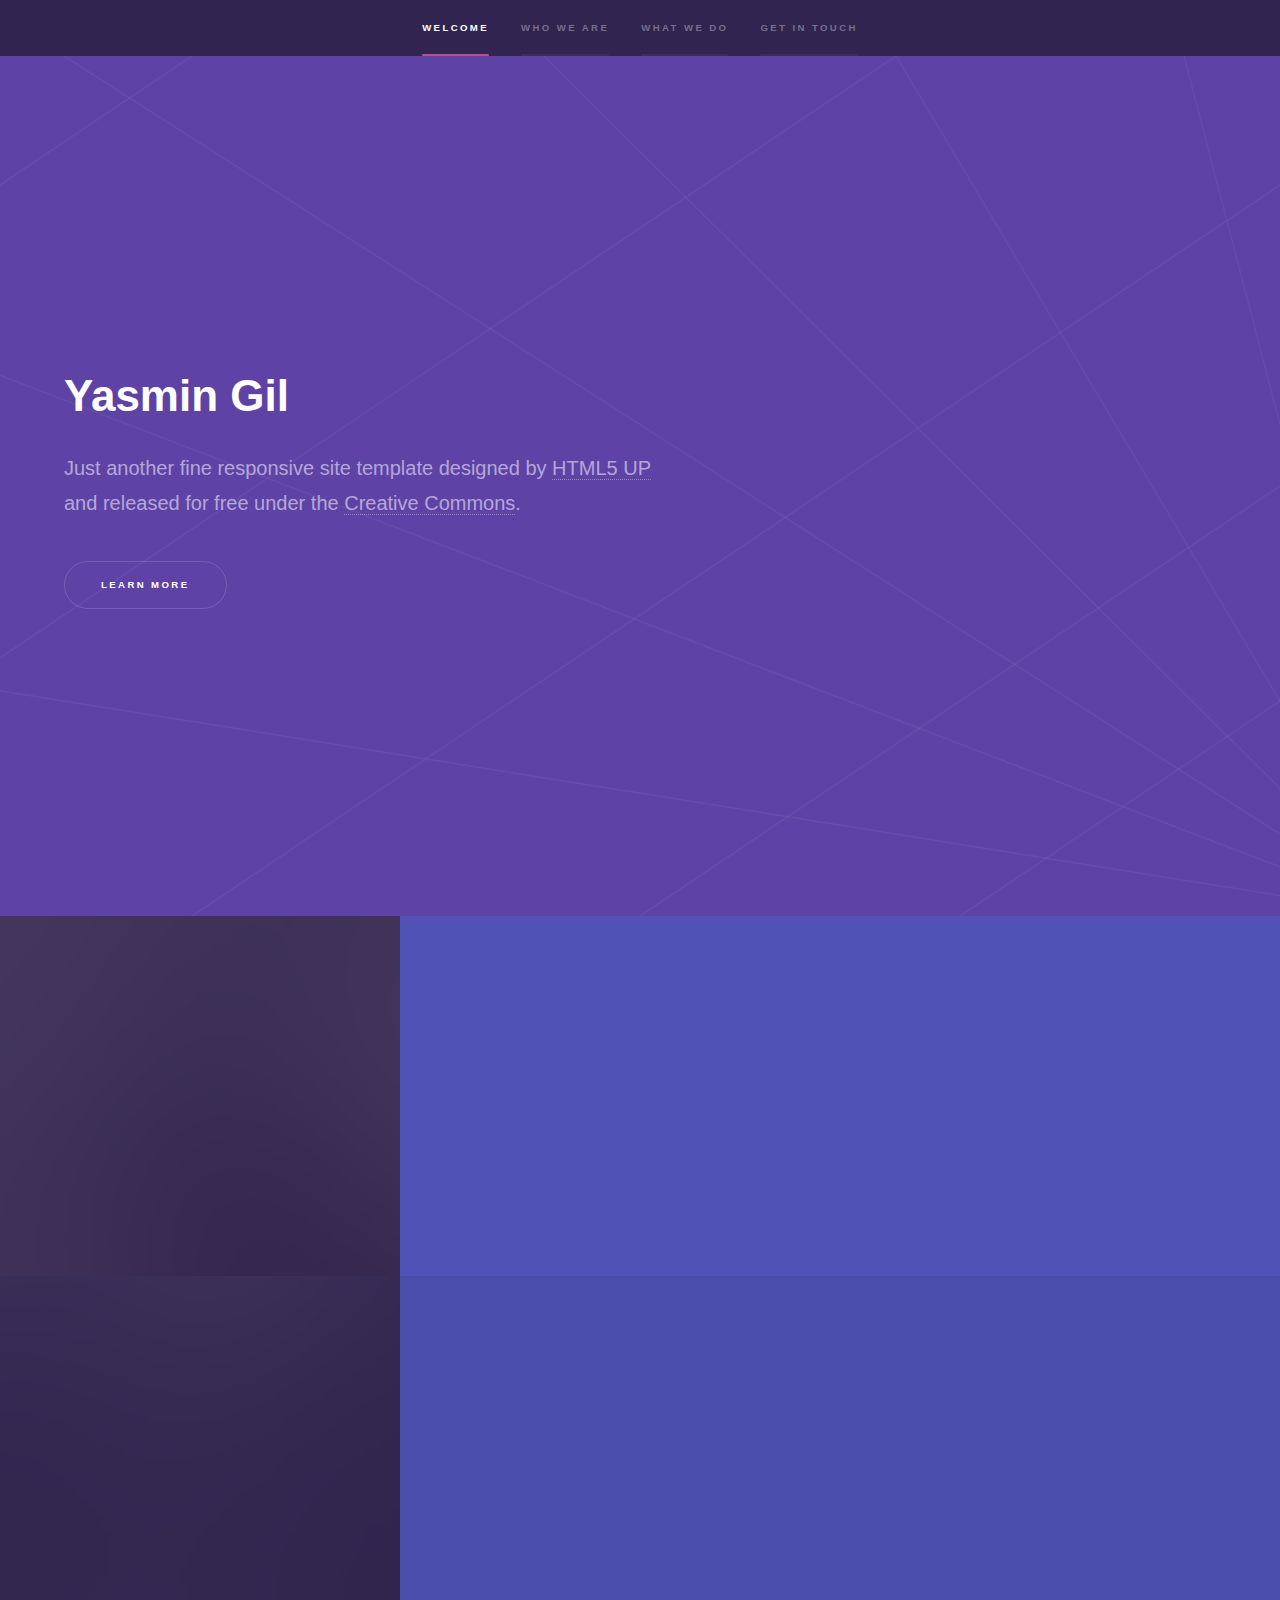
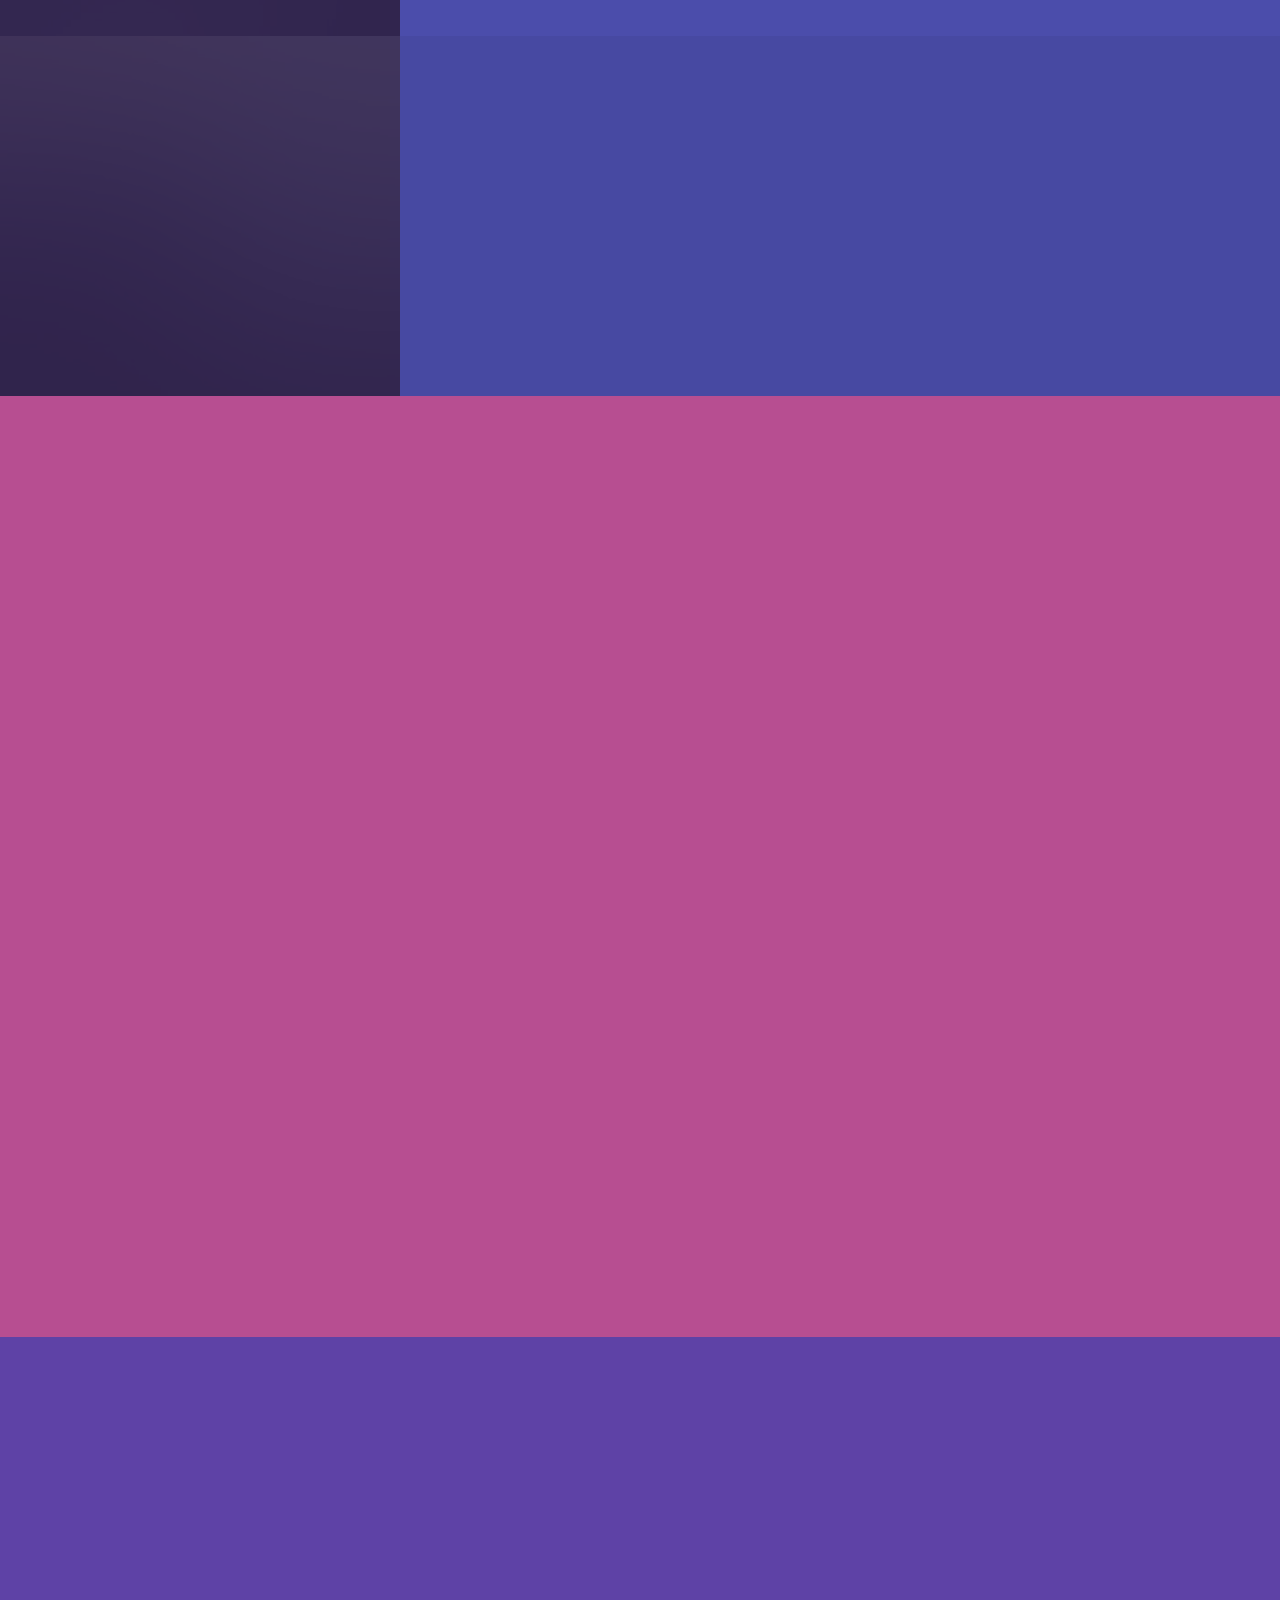
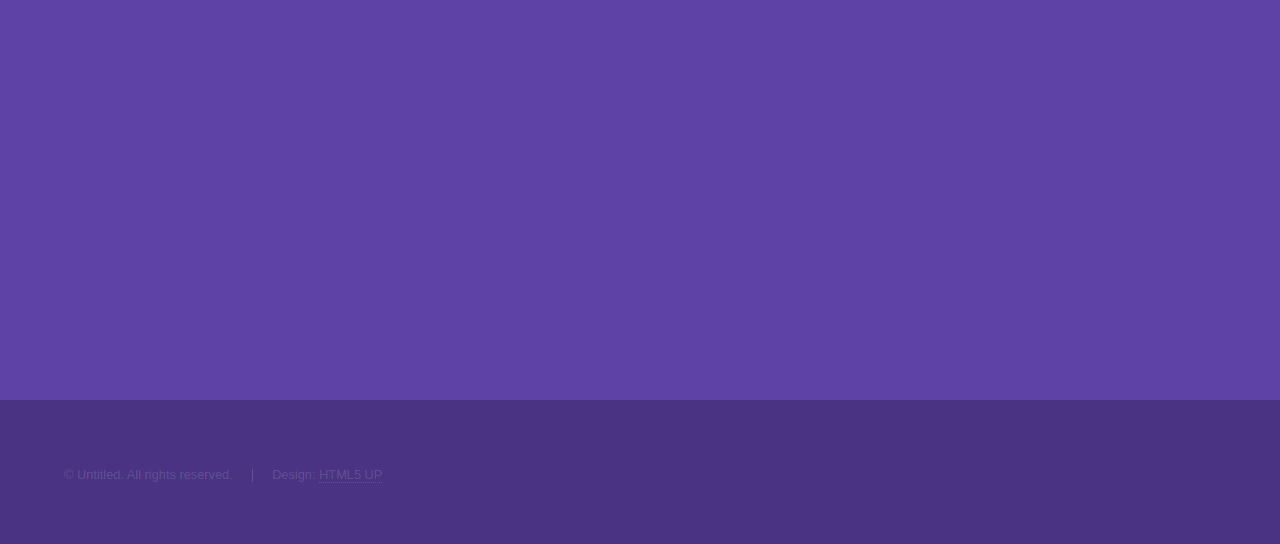
==== index.html @ 687fa13a "Yasmin Template" ====
<!DOCTYPE HTML>
<!--
	Hyperspace by HTML5 UP
	html5up.net | @ajlkn
	Free for personal and commercial use under the CCA 3.0 license (html5up.net/license)
-->
<html>
	<head>
		<title>Hyperspace by HTML5 UP</title>
		<meta charset="utf-8" />
		<meta name="viewport" content="width=device-width, initial-scale=1, user-scalable=no" />
		<link rel="stylesheet" href="assets/css/main.css" />
		<noscript><link rel="stylesheet" href="assets/css/noscript.css" /></noscript>
	</head>
	<body class="is-preload">

		<!-- Sidebar -->
			<section id="sidebar">
				<div class="inner">
					<nav>
						<ul>
							<li><a href="#intro">Welcome</a></li>
							<li><a href="#one">Who we are</a></li>
							<li><a href="#two">What we do</a></li>
							<li><a href="#three">Get in touch</a></li>
						</ul>
					</nav>
				</div>
			</section>

		<!-- Wrapper -->
			<div id="wrapper">

				<!-- Intro -->
					<section id="intro" class="wrapper style1 fullscreen fade-up">
						<div class="inner">
							<h1>Yasmin Gil</h1>
							<p>Just another fine responsive site template designed by <a href="http://html5up.net">HTML5 UP</a><br />
							and released for free under the <a href="http://html5up.net/license">Creative Commons</a>.</p>
							<ul class="actions">
								<li><a href="#one" class="button scrolly">Learn more</a></li>
							</ul>
						</div>
					</section>

				<!-- One -->
					<section id="one" class="wrapper style2 spotlights">
						<section>
							<a href="#" class="image"><img src="images/pic01.jpg" alt="" data-position="center center" /></a>
							<div class="content">
								<div class="inner">
									<h2>Sed ipsum dolor</h2>
									<p>Phasellus convallis elit id ullamcorper pulvinar. Duis aliquam turpis mauris, eu ultricies erat malesuada quis. Aliquam dapibus.</p>
									<ul class="actions">
										<li><a href="generic.html" class="button">Learn more</a></li>
									</ul>
								</div>
							</div>
						</section>
						<section>
							<a href="#" class="image"><img src="images/pic02.jpg" alt="" data-position="top center" /></a>
							<div class="content">
								<div class="inner">
									<h2>Feugiat consequat</h2>
									<p>Phasellus convallis elit id ullamcorper pulvinar. Duis aliquam turpis mauris, eu ultricies erat malesuada quis. Aliquam dapibus.</p>
									<ul class="actions">
										<li><a href="generic.html" class="button">Learn more</a></li>
									</ul>
								</div>
							</div>
						</section>
						<section>
							<a href="#" class="image"><img src="images/pic03.jpg" alt="" data-position="25% 25%" /></a>
							<div class="content">
								<div class="inner">
									<h2>Ultricies aliquam</h2>
									<p>Phasellus convallis elit id ullamcorper pulvinar. Duis aliquam turpis mauris, eu ultricies erat malesuada quis. Aliquam dapibus.</p>
									<ul class="actions">
										<li><a href="generic.html" class="button">Learn more</a></li>
									</ul>
								</div>
							</div>
						</section>
					</section>

				<!-- Two -->
					<section id="two" class="wrapper style3 fade-up">
						<div class="inner">
							<h2>What we do</h2>
							<p>Phasellus convallis elit id ullamcorper pulvinar. Duis aliquam turpis mauris, eu ultricies erat malesuada quis. Aliquam dapibus, lacus eget hendrerit bibendum, urna est aliquam sem, sit amet imperdiet est velit quis lorem.</p>
							<div class="features">
								<section>
									<span class="icon solid major fa-code"></span>
									<h3>Lorem ipsum amet</h3>
									<p>Phasellus convallis elit id ullam corper amet et pulvinar. Duis aliquam turpis mauris, sed ultricies erat dapibus.</p>
								</section>
								<section>
									<span class="icon solid major fa-lock"></span>
									<h3>Aliquam sed nullam</h3>
									<p>Phasellus convallis elit id ullam corper amet et pulvinar. Duis aliquam turpis mauris, sed ultricies erat dapibus.</p>
								</section>
								<section>
									<span class="icon solid major fa-cog"></span>
									<h3>Sed erat ullam corper</h3>
									<p>Phasellus convallis elit id ullam corper amet et pulvinar. Duis aliquam turpis mauris, sed ultricies erat dapibus.</p>
								</section>
								<section>
									<span class="icon solid major fa-desktop"></span>
									<h3>Veroeros quis lorem</h3>
									<p>Phasellus convallis elit id ullam corper amet et pulvinar. Duis aliquam turpis mauris, sed ultricies erat dapibus.</p>
								</section>
								<section>
									<span class="icon solid major fa-link"></span>
									<h3>Urna quis bibendum</h3>
									<p>Phasellus convallis elit id ullam corper amet et pulvinar. Duis aliquam turpis mauris, sed ultricies erat dapibus.</p>
								</section>
								<section>
									<span class="icon major fa-gem"></span>
									<h3>Aliquam urna dapibus</h3>
									<p>Phasellus convallis elit id ullam corper amet et pulvinar. Duis aliquam turpis mauris, sed ultricies erat dapibus.</p>
								</section>
							</div>
							<ul class="actions">
								<li><a href="generic.html" class="button">Learn more</a></li>
							</ul>
						</div>
					</section>

				<!-- Three -->
					<section id="three" class="wrapper style1 fade-up">
						<div class="inner">
							<h2>Get in touch</h2>
							<p>Phasellus convallis elit id ullamcorper pulvinar. Duis aliquam turpis mauris, eu ultricies erat malesuada quis. Aliquam dapibus, lacus eget hendrerit bibendum, urna est aliquam sem, sit amet imperdiet est velit quis lorem.</p>
							<div class="split style1">
								<section>
									<form method="post" action="#">
										<div class="fields">
											<div class="field half">
												<label for="name">Name</label>
												<input type="text" name="name" id="name" />
											</div>
											<div class="field half">
												<label for="email">Email</label>
												<input type="text" name="email" id="email" />
											</div>
											<div class="field">
												<label for="message">Message</label>
												<textarea name="message" id="message" rows="5"></textarea>
											</div>
										</div>
										<ul class="actions">
											<li><a href="" class="button submit">Send Message</a></li>
										</ul>
									</form>
								</section>
								<section>
									<ul class="contact">
										<li>
											<h3>Address</h3>
											<span>12345 Somewhere Road #654<br />
											Nashville, TN 00000-0000<br />
											USA</span>
										</li>
										<li>
											<h3>Email</h3>
											<a href="#">user@untitled.tld</a>
										</li>
										<li>
											<h3>Phone</h3>
											<span>(000) 000-0000</span>
										</li>
										<li>
											<h3>Social</h3>
											<ul class="icons">
												<li><a href="#" class="icon brands fa-twitter"><span class="label">Twitter</span></a></li>
												<li><a href="#" class="icon brands fa-facebook-f"><span class="label">Facebook</span></a></li>
												<li><a href="#" class="icon brands fa-github"><span class="label">GitHub</span></a></li>
												<li><a href="#" class="icon brands fa-instagram"><span class="label">Instagram</span></a></li>
												<li><a href="#" class="icon brands fa-linkedin-in"><span class="label">LinkedIn</span></a></li>
											</ul>
										</li>
									</ul>
								</section>
							</div>
						</div>
					</section>

			</div>

		<!-- Footer -->
			<footer id="footer" class="wrapper style1-alt">
				<div class="inner">
					<ul class="menu">
						<li>&copy; Untitled. All rights reserved.</li><li>Design: <a href="http://html5up.net">HTML5 UP</a></li>
					</ul>
				</div>
			</footer>

		<!-- Scripts -->
			<script src="assets/js/jquery.min.js"></script>
			<script src="assets/js/jquery.scrollex.min.js"></script>
			<script src="assets/js/jquery.scrolly.min.js"></script>
			<script src="assets/js/browser.min.js"></script>
			<script src="assets/js/breakpoints.min.js"></script>
			<script src="assets/js/util.js"></script>
			<script src="assets/js/main.js"></script>

	</body>
</html>
---- assets/css/main.css ----
@import url(fontawesome-all.min.css);

/*
	Hyperspace by HTML5 UP
	html5up.net | @ajlkn
	Free for personal and commercial use under the CCA 3.0 license (html5up.net/license)
*/

html, body, div, span, applet, object,
iframe, h1, h2, h3, h4, h5, h6, p, blockquote,
pre, a, abbr, acronym, address, big, cite,
code, del, dfn, em, img, ins, kbd, q, s, samp,
small, strike, strong, sub, sup, tt, var, b,
u, i, center, dl, dt, dd, ol, ul, li, fieldset,
form, label, legend, table, caption, tbody,
tfoot, thead, tr, th, td, article, aside,
canvas, details, embed, figure, figcaption,
footer, header, hgroup, menu, nav, output, ruby,
section, summary, time, mark, audio, video {
	margin: 0;
	padding: 0;
	border: 0;
	font-size: 100%;
	font: inherit;
	vertical-align: baseline;}

article, aside, details, figcaption, figure,
footer, header, hgroup, menu, nav, section {
	display: block;}

body {
	line-height: 1;
}

ol, ul {
	list-style: none;
}

blockquote, q {
	quotes: none;
}

	blockquote:before, blockquote:after, q:before, q:after {
		content: '';
		content: none;
	}

table {
	border-collapse: collapse;
	border-spacing: 0;
}

body {
	-webkit-text-size-adjust: none;
}

mark {
	background-color: transparent;
	color: inherit;
}

input::-moz-focus-inner {
	border: 0;
	padding: 0;
}

input, select, textarea {
	-moz-appearance: none;
	-webkit-appearance: none;
	-ms-appearance: none;
	appearance: none;
}

/* Basic */

	@-ms-viewport {
		width: device-width;
	}

	body {
		-ms-overflow-style: scrollbar;
	}

	@media screen and (max-width: 480px) {

		html, body {
			min-width: 320px;
		}

	}

	html {
		box-sizing: border-box;
	}

	*, *:before, *:after {
		box-sizing: inherit;
	}

	body {
		background: #312450;
	}

		body.is-preload *, body.is-preload *:before, body.is-preload *:after {
			-moz-animation: none !important;
			-webkit-animation: none !important;
			-ms-animation: none !important;
			animation: none !important;
			-moz-transition: none !important;
			-webkit-transition: none !important;
			-ms-transition: none !important;
			transition: none !important;
		}

/* Type */

	body, input, select, textarea {
		color: rgba(255, 255, 255, 0.55);
		font-family: Arial, Helvetica, sans-serif;
		font-size: 16.5pt;
		font-weight: normal;
		line-height: 1.75;
	}

		@media screen and (max-width: 1680px) {

			body, input, select, textarea {
				font-size: 13pt;
			}

		}

		@media screen and (max-width: 1280px) {

			body, input, select, textarea {
				font-size: 12pt;
			}

		}

		@media screen and (max-width: 360px) {

			body, input, select, textarea {
				font-size: 11pt;
			}

		}

	a {
		-moz-transition: color 0.2s ease, border-bottom-color 0.2s ease;
		-webkit-transition: color 0.2s ease, border-bottom-color 0.2s ease;
		-ms-transition: color 0.2s ease, border-bottom-color 0.2s ease;
		transition: color 0.2s ease, border-bottom-color 0.2s ease;
		border-bottom: dotted 1px rgba(255, 255, 255, 0.35);
		color: inherit;
		text-decoration: none;
	}

		a:hover {
			border-bottom-color: transparent;
			color: #ffffff;
		}

	strong, b {
		color: #ffffff;
		font-weight: bold;
	}

	em, i {
		font-style: italic;
	}

	p {
		margin: 0 0 2em 0;
	}

	h1, h2, h3, h4, h5, h6 {
		color: #ffffff;
		font-weight: bold;
		line-height: 1.5;
		margin: 0 0 0.5em 0;
	}

		h1 a, h2 a, h3 a, h4 a, h5 a, h6 a {
			color: inherit;
			text-decoration: none;
		}

	h1 {
		font-size: 2.75em;
	}

		h1.major {
			margin: 0 0 1.3em 0;
			position: relative;
			padding-bottom: 0.35em;
		}

			h1.major:after {
				background-image: -moz-linear-gradient(to right, #5e42a6, #b74e91);
				background-image: -webkit-linear-gradient(to right, #5e42a6, #b74e91);
				background-image: -ms-linear-gradient(to right, #5e42a6, #b74e91);
				background-image: linear-gradient(to right, #5e42a6, #b74e91);
				-moz-transition: max-width 0.2s ease;
				-webkit-transition: max-width 0.2s ease;
				-ms-transition: max-width 0.2s ease;
				transition: max-width 0.2s ease;
				border-radius: 0.2em;
				bottom: 0;
				content: '';
				height: 0.05em;
				position: absolute;
				right: 0;
				width: 100%;
			}

	h2 {
		font-size: 1.75em;
	}

	h3 {
		font-size: 1.1em;
	}

	h4 {
		font-size: 1em;
	}

	h5 {
		font-size: 0.8em;
	}

	h6 {
		font-size: 0.6em;
	}

	@media screen and (max-width: 736px) {

		h1 {
			font-size: 2em;
		}

		h2 {
			font-size: 1.25em;
		}

		h3 {
			font-size: 1em;
		}

		h4 {
			font-size: 0.8em;
		}

		h5 {
			font-size: 0.6em;
		}

		h6 {
			font-size: 0.6em;
		}

	}

	sub {
		font-size: 0.8em;
		position: relative;
		top: 0.5em;
	}

	sup {
		font-size: 0.8em;
		position: relative;
		top: -0.5em;
	}

	blockquote {
		border-left: solid 4px rgba(255, 255, 255, 0.15);
		font-style: italic;
		margin: 0 0 2em 0;
		padding: 0.5em 0 0.5em 2em;
	}

	code {
		background: rgba(255, 255, 255, 0.05);
		border-radius: 0.25em;
		border: solid 1px rgba(255, 255, 255, 0.15);
		font-family: "Courier New", monospace;
		font-size: 0.9em;
		margin: 0 0.25em;
		padding: 0.25em 0.65em;
	}

	pre {
		-webkit-overflow-scrolling: touch;
		font-family: "Courier New", monospace;
		font-size: 0.9em;
		margin: 0 0 2em 0;
	}

		pre code {
			display: block;
			line-height: 1.75em;
			padding: 1em 1.5em;
			overflow-x: auto;
		}

	hr {
		border: 0;
		border-bottom: solid 1px rgba(255, 255, 255, 0.15);
		margin: 2em 0;
	}

		hr.major {
			margin: 3em 0;
		}

	.align-left {
		text-align: left;
	}

	.align-center {
		text-align: center;
	}

	.align-right {
		text-align: right;
	}

/* Row */

	.row {
		display: flex;
		flex-wrap: wrap;
		box-sizing: border-box;
		align-items: stretch;
	}

		.row > * {
			box-sizing: border-box;
		}

		.row.gtr-uniform > * > :last-child {
			margin-bottom: 0;
		}

		.row.aln-left {
			justify-content: flex-start;
		}

		.row.aln-center {
			justify-content: center;
		}

		.row.aln-right {
			justify-content: flex-end;
		}

		.row.aln-top {
			align-items: flex-start;
		}

		.row.aln-middle {
			align-items: center;
		}

		.row.aln-bottom {
			align-items: flex-end;
		}

		.row > .imp {
			order: -1;
		}

		.row > .col-1 {
			width: 8.33333%;
		}

		.row > .off-1 {
			margin-left: 8.33333%;
		}

		.row > .col-2 {
			width: 16.66667%;
		}

		.row > .off-2 {
			margin-left: 16.66667%;
		}

		.row > .col-3 {
			width: 25%;
		}

		.row > .off-3 {
			margin-left: 25%;
		}

		.row > .col-4 {
			width: 33.33333%;
		}

		.row > .off-4 {
			margin-left: 33.33333%;
		}

		.row > .col-5 {
			width: 41.66667%;
		}

		.row > .off-5 {
			margin-left: 41.66667%;
		}

		.row > .col-6 {
			width: 50%;
		}

		.row > .off-6 {
			margin-left: 50%;
		}

		.row > .col-7 {
			width: 58.33333%;
		}

		.row > .off-7 {
			margin-left: 58.33333%;
		}

		.row > .col-8 {
			width: 66.66667%;
		}

		.row > .off-8 {
			margin-left: 66.66667%;
		}

		.row > .col-9 {
			width: 75%;
		}

		.row > .off-9 {
			margin-left: 75%;
		}

		.row > .col-10 {
			width: 83.33333%;
		}

		.row > .off-10 {
			margin-left: 83.33333%;
		}

		.row > .col-11 {
			width: 91.66667%;
		}

		.row > .off-11 {
			margin-left: 91.66667%;
		}

		.row > .col-12 {
			width: 100%;
		}

		.row > .off-12 {
			margin-left: 100%;
		}

		.row.gtr-0 {
			margin-top: 0;
			margin-left: 0em;
		}

			.row.gtr-0 > * {
				padding: 0 0 0 0em;
			}

			.row.gtr-0.gtr-uniform {
				margin-top: 0em;
			}

				.row.gtr-0.gtr-uniform > * {
					padding-top: 0em;
				}

		.row.gtr-25 {
			margin-top: 0;
			margin-left: -0.375em;
		}

			.row.gtr-25 > * {
				padding: 0 0 0 0.375em;
			}

			.row.gtr-25.gtr-uniform {
				margin-top: -0.375em;
			}

				.row.gtr-25.gtr-uniform > * {
					padding-top: 0.375em;
				}

		.row.gtr-50 {
			margin-top: 0;
			margin-left: -0.75em;
		}

			.row.gtr-50 > * {
				padding: 0 0 0 0.75em;
			}

			.row.gtr-50.gtr-uniform {
				margin-top: -0.75em;
			}

				.row.gtr-50.gtr-uniform > * {
					padding-top: 0.75em;
				}

		.row {
			margin-top: 0;
			margin-left: -1.5em;
		}

			.row > * {
				padding: 0 0 0 1.5em;
			}

			.row.gtr-uniform {
				margin-top: -1.5em;
			}

				.row.gtr-uniform > * {
					padding-top: 1.5em;
				}

		.row.gtr-150 {
			margin-top: 0;
			margin-left: -2.25em;
		}

			.row.gtr-150 > * {
				padding: 0 0 0 2.25em;
			}

			.row.gtr-150.gtr-uniform {
				margin-top: -2.25em;
			}

				.row.gtr-150.gtr-uniform > * {
					padding-top: 2.25em;
				}

		.row.gtr-200 {
			margin-top: 0;
			margin-left: -3em;
		}

			.row.gtr-200 > * {
				padding: 0 0 0 3em;
			}

			.row.gtr-200.gtr-uniform {
				margin-top: -3em;
			}

				.row.gtr-200.gtr-uniform > * {
					padding-top: 3em;
				}

		@media screen and (max-width: 1680px) {

			.row {
				display: flex;
				flex-wrap: wrap;
				box-sizing: border-box;
				align-items: stretch;
			}

				.row > * {
					box-sizing: border-box;
				}

				.row.gtr-uniform > * > :last-child {
					margin-bottom: 0;
				}

				.row.aln-left {
					justify-content: flex-start;
				}

				.row.aln-center {
					justify-content: center;
				}

				.row.aln-right {
					justify-content: flex-end;
				}

				.row.aln-top {
					align-items: flex-start;
				}

				.row.aln-middle {
					align-items: center;
				}

				.row.aln-bottom {
					align-items: flex-end;
				}

				.row > .imp-xlarge {
					order: -1;
				}

				.row > .col-1-xlarge {
					width: 8.33333%;
				}

				.row > .off-1-xlarge {
					margin-left: 8.33333%;
				}

				.row > .col-2-xlarge {
					width: 16.66667%;
				}

				.row > .off-2-xlarge {
					margin-left: 16.66667%;
				}

				.row > .col-3-xlarge {
					width: 25%;
				}

				.row > .off-3-xlarge {
					margin-left: 25%;
				}

				.row > .col-4-xlarge {
					width: 33.33333%;
				}

				.row > .off-4-xlarge {
					margin-left: 33.33333%;
				}

				.row > .col-5-xlarge {
					width: 41.66667%;
				}

				.row > .off-5-xlarge {
					margin-left: 41.66667%;
				}

				.row > .col-6-xlarge {
					width: 50%;
				}

				.row > .off-6-xlarge {
					margin-left: 50%;
				}

				.row > .col-7-xlarge {
					width: 58.33333%;
				}

				.row > .off-7-xlarge {
					margin-left: 58.33333%;
				}

				.row > .col-8-xlarge {
					width: 66.66667%;
				}

				.row > .off-8-xlarge {
					margin-left: 66.66667%;
				}

				.row > .col-9-xlarge {
					width: 75%;
				}

				.row > .off-9-xlarge {
					margin-left: 75%;
				}

				.row > .col-10-xlarge {
					width: 83.33333%;
				}

				.row > .off-10-xlarge {
					margin-left: 83.33333%;
				}

				.row > .col-11-xlarge {
					width: 91.66667%;
				}

				.row > .off-11-xlarge {
					margin-left: 91.66667%;
				}

				.row > .col-12-xlarge {
					width: 100%;
				}

				.row > .off-12-xlarge {
					margin-left: 100%;
				}

				.row.gtr-0 {
					margin-top: 0;
					margin-left: 0em;
				}

					.row.gtr-0 > * {
						padding: 0 0 0 0em;
					}

					.row.gtr-0.gtr-uniform {
						margin-top: 0em;
					}

						.row.gtr-0.gtr-uniform > * {
							padding-top: 0em;
						}

				.row.gtr-25 {
					margin-top: 0;
					margin-left: -0.375em;
				}

					.row.gtr-25 > * {
						padding: 0 0 0 0.375em;
					}

					.row.gtr-25.gtr-uniform {
						margin-top: -0.375em;
					}

						.row.gtr-25.gtr-uniform > * {
							padding-top: 0.375em;
						}

				.row.gtr-50 {
					margin-top: 0;
					margin-left: -0.75em;
				}

					.row.gtr-50 > * {
						padding: 0 0 0 0.75em;
					}

					.row.gtr-50.gtr-uniform {
						margin-top: -0.75em;
					}

						.row.gtr-50.gtr-uniform > * {
							padding-top: 0.75em;
						}

				.row {
					margin-top: 0;
					margin-left: -1.5em;
				}

					.row > * {
						padding: 0 0 0 1.5em;
					}

					.row.gtr-uniform {
						margin-top: -1.5em;
					}

						.row.gtr-uniform > * {
							padding-top: 1.5em;
						}

				.row.gtr-150 {
					margin-top: 0;
					margin-left: -2.25em;
				}

					.row.gtr-150 > * {
						padding: 0 0 0 2.25em;
					}

					.row.gtr-150.gtr-uniform {
						margin-top: -2.25em;
					}

						.row.gtr-150.gtr-uniform > * {
							padding-top: 2.25em;
						}

				.row.gtr-200 {
					margin-top: 0;
					margin-left: -3em;
				}

					.row.gtr-200 > * {
						padding: 0 0 0 3em;
					}

					.row.gtr-200.gtr-uniform {
						margin-top: -3em;
					}

						.row.gtr-200.gtr-uniform > * {
							padding-top: 3em;
						}

		}

		@media screen and (max-width: 1280px) {

			.row {
				display: flex;
				flex-wrap: wrap;
				box-sizing: border-box;
				align-items: stretch;
			}

				.row > * {
					box-sizing: border-box;
				}

				.row.gtr-uniform > * > :last-child {
					margin-bottom: 0;
				}

				.row.aln-left {
					justify-content: flex-start;
				}

				.row.aln-center {
					justify-content: center;
				}

				.row.aln-right {
					justify-content: flex-end;
				}

				.row.aln-top {
					align-items: flex-start;
				}

				.row.aln-middle {
					align-items: center;
				}

				.row.aln-bottom {
					align-items: flex-end;
				}

				.row > .imp-large {
					order: -1;
				}

				.row > .col-1-large {
					width: 8.33333%;
				}

				.row > .off-1-large {
					margin-left: 8.33333%;
				}

				.row > .col-2-large {
					width: 16.66667%;
				}

				.row > .off-2-large {
					margin-left: 16.66667%;
				}

				.row > .col-3-large {
					width: 25%;
				}

				.row > .off-3-large {
					margin-left: 25%;
				}

				.row > .col-4-large {
					width: 33.33333%;
				}

				.row > .off-4-large {
					margin-left: 33.33333%;
				}

				.row > .col-5-large {
					width: 41.66667%;
				}

				.row > .off-5-large {
					margin-left: 41.66667%;
				}

				.row > .col-6-large {
					width: 50%;
				}

				.row > .off-6-large {
					margin-left: 50%;
				}

				.row > .col-7-large {
					width: 58.33333%;
				}

				.row > .off-7-large {
					margin-left: 58.33333%;
				}

				.row > .col-8-large {
					width: 66.66667%;
				}

				.row > .off-8-large {
					margin-left: 66.66667%;
				}

				.row > .col-9-large {
					width: 75%;
				}

				.row > .off-9-large {
					margin-left: 75%;
				}

				.row > .col-10-large {
					width: 83.33333%;
				}

				.row > .off-10-large {
					margin-left: 83.33333%;
				}

				.row > .col-11-large {
					width: 91.66667%;
				}

				.row > .off-11-large {
					margin-left: 91.66667%;
				}

				.row > .col-12-large {
					width: 100%;
				}

				.row > .off-12-large {
					margin-left: 100%;
				}

				.row.gtr-0 {
					margin-top: 0;
					margin-left: 0em;
				}

					.row.gtr-0 > * {
						padding: 0 0 0 0em;
					}

					.row.gtr-0.gtr-uniform {
						margin-top: 0em;
					}

						.row.gtr-0.gtr-uniform > * {
							padding-top: 0em;
						}

				.row.gtr-25 {
					margin-top: 0;
					margin-left: -0.375em;
				}

					.row.gtr-25 > * {
						padding: 0 0 0 0.375em;
					}

					.row.gtr-25.gtr-uniform {
						margin-top: -0.375em;
					}

						.row.gtr-25.gtr-uniform > * {
							padding-top: 0.375em;
						}

				.row.gtr-50 {
					margin-top: 0;
					margin-left: -0.75em;
				}

					.row.gtr-50 > * {
						padding: 0 0 0 0.75em;
					}

					.row.gtr-50.gtr-uniform {
						margin-top: -0.75em;
					}

						.row.gtr-50.gtr-uniform > * {
							padding-top: 0.75em;
						}

				.row {
					margin-top: 0;
					margin-left: -1.5em;
				}

					.row > * {
						padding: 0 0 0 1.5em;
					}

					.row.gtr-uniform {
						margin-top: -1.5em;
					}

						.row.gtr-uniform > * {
							padding-top: 1.5em;
						}

				.row.gtr-150 {
					margin-top: 0;
					margin-left: -2.25em;
				}

					.row.gtr-150 > * {
						padding: 0 0 0 2.25em;
					}

					.row.gtr-150.gtr-uniform {
						margin-top: -2.25em;
					}

						.row.gtr-150.gtr-uniform > * {
							padding-top: 2.25em;
						}

				.row.gtr-200 {
					margin-top: 0;
					margin-left: -3em;
				}

					.row.gtr-200 > * {
						padding: 0 0 0 3em;
					}

					.row.gtr-200.gtr-uniform {
						margin-top: -3em;
					}

						.row.gtr-200.gtr-uniform > * {
							padding-top: 3em;
						}

		}

		@media screen and (max-width: 980px) {

			.row {
				display: flex;
				flex-wrap: wrap;
				box-sizing: border-box;
				align-items: stretch;
			}

				.row > * {
					box-sizing: border-box;
				}

				.row.gtr-uniform > * > :last-child {
					margin-bottom: 0;
				}

				.row.aln-left {
					justify-content: flex-start;
				}

				.row.aln-center {
					justify-content: center;
				}

				.row.aln-right {
					justify-content: flex-end;
				}

				.row.aln-top {
					align-items: flex-start;
				}

				.row.aln-middle {
					align-items: center;
				}

				.row.aln-bottom {
					align-items: flex-end;
				}

				.row > .imp-medium {
					order: -1;
				}

				.row > .col-1-medium {
					width: 8.33333%;
				}

				.row > .off-1-medium {
					margin-left: 8.33333%;
				}

				.row > .col-2-medium {
					width: 16.66667%;
				}

				.row > .off-2-medium {
					margin-left: 16.66667%;
				}

				.row > .col-3-medium {
					width: 25%;
				}

				.row > .off-3-medium {
					margin-left: 25%;
				}

				.row > .col-4-medium {
					width: 33.33333%;
				}

				.row > .off-4-medium {
					margin-left: 33.33333%;
				}

				.row > .col-5-medium {
					width: 41.66667%;
				}

				.row > .off-5-medium {
					margin-left: 41.66667%;
				}

				.row > .col-6-medium {
					width: 50%;
				}

				.row > .off-6-medium {
					margin-left: 50%;
				}

				.row > .col-7-medium {
					width: 58.33333%;
				}

				.row > .off-7-medium {
					margin-left: 58.33333%;
				}

				.row > .col-8-medium {
					width: 66.66667%;
				}

				.row > .off-8-medium {
					margin-left: 66.66667%;
				}

				.row > .col-9-medium {
					width: 75%;
				}

				.row > .off-9-medium {
					margin-left: 75%;
				}

				.row > .col-10-medium {
					width: 83.33333%;
				}

				.row > .off-10-medium {
					margin-left: 83.33333%;
				}

				.row > .col-11-medium {
					width: 91.66667%;
				}

				.row > .off-11-medium {
					margin-left: 91.66667%;
				}

				.row > .col-12-medium {
					width: 100%;
				}

				.row > .off-12-medium {
					margin-left: 100%;
				}

				.row.gtr-0 {
					margin-top: 0;
					margin-left: 0em;
				}

					.row.gtr-0 > * {
						padding: 0 0 0 0em;
					}

					.row.gtr-0.gtr-uniform {
						margin-top: 0em;
					}

						.row.gtr-0.gtr-uniform > * {
							padding-top: 0em;
						}

				.row.gtr-25 {
					margin-top: 0;
					margin-left: -0.375em;
				}

					.row.gtr-25 > * {
						padding: 0 0 0 0.375em;
					}

					.row.gtr-25.gtr-uniform {
						margin-top: -0.375em;
					}

						.row.gtr-25.gtr-uniform > * {
							padding-top: 0.375em;
						}

				.row.gtr-50 {
					margin-top: 0;
					margin-left: -0.75em;
				}

					.row.gtr-50 > * {
						padding: 0 0 0 0.75em;
					}

					.row.gtr-50.gtr-uniform {
						margin-top: -0.75em;
					}

						.row.gtr-50.gtr-uniform > * {
							padding-top: 0.75em;
						}

				.row {
					margin-top: 0;
					margin-left: -1.5em;
				}

					.row > * {
						padding: 0 0 0 1.5em;
					}

					.row.gtr-uniform {
						margin-top: -1.5em;
					}

						.row.gtr-uniform > * {
							padding-top: 1.5em;
						}

				.row.gtr-150 {
					margin-top: 0;
					margin-left: -2.25em;
				}

					.row.gtr-150 > * {
						padding: 0 0 0 2.25em;
					}

					.row.gtr-150.gtr-uniform {
						margin-top: -2.25em;
					}

						.row.gtr-150.gtr-uniform > * {
							padding-top: 2.25em;
						}

				.row.gtr-200 {
					margin-top: 0;
					margin-left: -3em;
				}

					.row.gtr-200 > * {
						padding: 0 0 0 3em;
					}

					.row.gtr-200.gtr-uniform {
						margin-top: -3em;
					}

						.row.gtr-200.gtr-uniform > * {
							padding-top: 3em;
						}

		}

		@media screen and (max-width: 736px) {

			.row {
				display: flex;
				flex-wrap: wrap;
				box-sizing: border-box;
				align-items: stretch;
			}

				.row > * {
					box-sizing: border-box;
				}

				.row.gtr-uniform > * > :last-child {
					margin-bottom: 0;
				}

				.row.aln-left {
					justify-content: flex-start;
				}

				.row.aln-center {
					justify-content: center;
				}

				.row.aln-right {
					justify-content: flex-end;
				}

				.row.aln-top {
					align-items: flex-start;
				}

				.row.aln-middle {
					align-items: center;
				}

				.row.aln-bottom {
					align-items: flex-end;
				}

				.row > .imp-small {
					order: -1;
				}

				.row > .col-1-small {
					width: 8.33333%;
				}

				.row > .off-1-small {
					margin-left: 8.33333%;
				}

				.row > .col-2-small {
					width: 16.66667%;
				}

				.row > .off-2-small {
					margin-left: 16.66667%;
				}

				.row > .col-3-small {
					width: 25%;
				}

				.row > .off-3-small {
					margin-left: 25%;
				}

				.row > .col-4-small {
					width: 33.33333%;
				}

				.row > .off-4-small {
					margin-left: 33.33333%;
				}

				.row > .col-5-small {
					width: 41.66667%;
				}

				.row > .off-5-small {
					margin-left: 41.66667%;
				}

				.row > .col-6-small {
					width: 50%;
				}

				.row > .off-6-small {
					margin-left: 50%;
				}

				.row > .col-7-small {
					width: 58.33333%;
				}

				.row > .off-7-small {
					margin-left: 58.33333%;
				}

				.row > .col-8-small {
					width: 66.66667%;
				}

				.row > .off-8-small {
					margin-left: 66.66667%;
				}

				.row > .col-9-small {
					width: 75%;
				}

				.row > .off-9-small {
					margin-left: 75%;
				}

				.row > .col-10-small {
					width: 83.33333%;
				}

				.row > .off-10-small {
					margin-left: 83.33333%;
				}

				.row > .col-11-small {
					width: 91.66667%;
				}

				.row > .off-11-small {
					margin-left: 91.66667%;
				}

				.row > .col-12-small {
					width: 100%;
				}

				.row > .off-12-small {
					margin-left: 100%;
				}

				.row.gtr-0 {
					margin-top: 0;
					margin-left: 0em;
				}

					.row.gtr-0 > * {
						padding: 0 0 0 0em;
					}

					.row.gtr-0.gtr-uniform {
						margin-top: 0em;
					}

						.row.gtr-0.gtr-uniform > * {
							padding-top: 0em;
						}

				.row.gtr-25 {
					margin-top: 0;
					margin-left: -0.375em;
				}

					.row.gtr-25 > * {
						padding: 0 0 0 0.375em;
					}

					.row.gtr-25.gtr-uniform {
						margin-top: -0.375em;
					}

						.row.gtr-25.gtr-uniform > * {
							padding-top: 0.375em;
						}

				.row.gtr-50 {
					margin-top: 0;
					margin-left: -0.75em;
				}

					.row.gtr-50 > * {
						padding: 0 0 0 0.75em;
					}

					.row.gtr-50.gtr-uniform {
						margin-top: -0.75em;
					}

						.row.gtr-50.gtr-uniform > * {
							padding-top: 0.75em;
						}

				.row {
					margin-top: 0;
					margin-left: -1.5em;
				}

					.row > * {
						padding: 0 0 0 1.5em;
					}

					.row.gtr-uniform {
						margin-top: -1.5em;
					}

						.row.gtr-uniform > * {
							padding-top: 1.5em;
						}

				.row.gtr-150 {
					margin-top: 0;
					margin-left: -2.25em;
				}

					.row.gtr-150 > * {
						padding: 0 0 0 2.25em;
					}

					.row.gtr-150.gtr-uniform {
						margin-top: -2.25em;
					}

						.row.gtr-150.gtr-uniform > * {
							padding-top: 2.25em;
						}

				.row.gtr-200 {
					margin-top: 0;
					margin-left: -3em;
				}

					.row.gtr-200 > * {
						padding: 0 0 0 3em;
					}

					.row.gtr-200.gtr-uniform {
						margin-top: -3em;
					}

						.row.gtr-200.gtr-uniform > * {
							padding-top: 3em;
						}

		}

		@media screen and (max-width: 480px) {

			.row {
				display: flex;
				flex-wrap: wrap;
				box-sizing: border-box;
				align-items: stretch;
			}

				.row > * {
					box-sizing: border-box;
				}

				.row.gtr-uniform > * > :last-child {
					margin-bottom: 0;
				}

				.row.aln-left {
					justify-content: flex-start;
				}

				.row.aln-center {
					justify-content: center;
				}

				.row.aln-right {
					justify-content: flex-end;
				}

				.row.aln-top {
					align-items: flex-start;
				}

				.row.aln-middle {
					align-items: center;
				}

				.row.aln-bottom {
					align-items: flex-end;
				}

				.row > .imp-xsmall {
					order: -1;
				}

				.row > .col-1-xsmall {
					width: 8.33333%;
				}

				.row > .off-1-xsmall {
					margin-left: 8.33333%;
				}

				.row > .col-2-xsmall {
					width: 16.66667%;
				}

				.row > .off-2-xsmall {
					margin-left: 16.66667%;
				}

				.row > .col-3-xsmall {
					width: 25%;
				}

				.row > .off-3-xsmall {
					margin-left: 25%;
				}

				.row > .col-4-xsmall {
					width: 33.33333%;
				}

				.row > .off-4-xsmall {
					margin-left: 33.33333%;
				}

				.row > .col-5-xsmall {
					width: 41.66667%;
				}

				.row > .off-5-xsmall {
					margin-left: 41.66667%;
				}

				.row > .col-6-xsmall {
					width: 50%;
				}

				.row > .off-6-xsmall {
					margin-left: 50%;
				}

				.row > .col-7-xsmall {
					width: 58.33333%;
				}

				.row > .off-7-xsmall {
					margin-left: 58.33333%;
				}

				.row > .col-8-xsmall {
					width: 66.66667%;
				}

				.row > .off-8-xsmall {
					margin-left: 66.66667%;
				}

				.row > .col-9-xsmall {
					width: 75%;
				}

				.row > .off-9-xsmall {
					margin-left: 75%;
				}

				.row > .col-10-xsmall {
					width: 83.33333%;
				}

				.row > .off-10-xsmall {
					margin-left: 83.33333%;
				}

				.row > .col-11-xsmall {
					width: 91.66667%;
				}

				.row > .off-11-xsmall {
					margin-left: 91.66667%;
				}

				.row > .col-12-xsmall {
					width: 100%;
				}

				.row > .off-12-xsmall {
					margin-left: 100%;
				}

				.row.gtr-0 {
					margin-top: 0;
					margin-left: 0em;
				}

					.row.gtr-0 > * {
						padding: 0 0 0 0em;
					}

					.row.gtr-0.gtr-uniform {
						margin-top: 0em;
					}

						.row.gtr-0.gtr-uniform > * {
							padding-top: 0em;
						}

				.row.gtr-25 {
					margin-top: 0;
					margin-left: -0.375em;
				}

					.row.gtr-25 > * {
						padding: 0 0 0 0.375em;
					}

					.row.gtr-25.gtr-uniform {
						margin-top: -0.375em;
					}

						.row.gtr-25.gtr-uniform > * {
							padding-top: 0.375em;
						}

				.row.gtr-50 {
					margin-top: 0;
					margin-left: -0.75em;
				}

					.row.gtr-50 > * {
						padding: 0 0 0 0.75em;
					}

					.row.gtr-50.gtr-uniform {
						margin-top: -0.75em;
					}

						.row.gtr-50.gtr-uniform > * {
							padding-top: 0.75em;
						}

				.row {
					margin-top: 0;
					margin-left: -1.5em;
				}

					.row > * {
						padding: 0 0 0 1.5em;
					}

					.row.gtr-uniform {
						margin-top: -1.5em;
					}

						.row.gtr-uniform > * {
							padding-top: 1.5em;
						}

				.row.gtr-150 {
					margin-top: 0;
					margin-left: -2.25em;
				}

					.row.gtr-150 > * {
						padding: 0 0 0 2.25em;
					}

					.row.gtr-150.gtr-uniform {
						margin-top: -2.25em;
					}

						.row.gtr-150.gtr-uniform > * {
							padding-top: 2.25em;
						}

				.row.gtr-200 {
					margin-top: 0;
					margin-left: -3em;
				}

					.row.gtr-200 > * {
						padding: 0 0 0 3em;
					}

					.row.gtr-200.gtr-uniform {
						margin-top: -3em;
					}

						.row.gtr-200.gtr-uniform > * {
							padding-top: 3em;
						}

		}

/* Box */

	.box {
		border-radius: 0.25em;
		border: solid 1px rgba(255, 255, 255, 0.15);
		margin-bottom: 2em;
		padding: 1.5em;
	}

		.box > :last-child,
		.box > :last-child > :last-child,
		.box > :last-child > :last-child > :last-child {
			margin-bottom: 0;
		}

		.box.alt {
			border: 0;
			border-radius: 0;
			padding: 0;
		}

/* Button */

	input[type="submit"],
	input[type="reset"],
	input[type="button"],
	button,
	.button {
		-moz-appearance: none;
		-webkit-appearance: none;
		-ms-appearance: none;
		appearance: none;
		-moz-transition: border-color 0.2s ease;
		-webkit-transition: border-color 0.2s ease;
		-ms-transition: border-color 0.2s ease;
		transition: border-color 0.2s ease;
		background-color: transparent;
		border: solid 1px !important;
		border-color: rgba(255, 255, 255, 0.15) !important;
		border-radius: 3em;
		color: #ffffff !important;
		cursor: pointer;
		display: inline-block;
		font-size: 0.6em;
		font-weight: bold;
		height: calc(4.75em + 2px);
		letter-spacing: 0.25em;
		line-height: 4.75em;
		outline: 0;
		padding: 0 3.75em;
		position: relative;
		text-align: center;
		text-decoration: none;
		text-transform: uppercase;
		white-space: nowrap;
	}

		input[type="submit"]:after,
		input[type="reset"]:after,
		input[type="button"]:after,
		button:after,
		.button:after {
			-moz-transform: scale(0.25);
			-webkit-transform: scale(0.25);
			-ms-transform: scale(0.25);
			transform: scale(0.25);
			pointer-events: none;
			-moz-transition: opacity 0.2s ease, -moz-transform 0.2s ease;
			-webkit-transition: opacity 0.2s ease, -webkit-transform 0.2s ease;
			-ms-transition: opacity 0.2s ease, -ms-transform 0.2s ease;
			transition: opacity 0.2s ease, transform 0.2s ease;
			background: #ffffff;
			border-radius: 3em;
			content: '';
			height: 100%;
			left: 0;
			opacity: 0;
			position: absolute;
			top: 0;
			width: 100%;
		}

		input[type="submit"].icon:before,
		input[type="reset"].icon:before,
		input[type="button"].icon:before,
		button.icon:before,
		.button.icon:before {
			margin-right: 0.75em;
		}

		input[type="submit"].fit,
		input[type="reset"].fit,
		input[type="button"].fit,
		button.fit,
		.button.fit {
			width: 100%;
		}

		input[type="submit"].small,
		input[type="reset"].small,
		input[type="button"].small,
		button.small,
		.button.small {
			font-size: 0.4em;
		}

		input[type="submit"].large,
		input[type="reset"].large,
		input[type="button"].large,
		button.large,
		.button.large {
			font-size: 0.8em;
		}

		input[type="submit"].primary,
		input[type="reset"].primary,
		input[type="button"].primary,
		button.primary,
		.button.primary {
			background-color: #ffffff;
			color: #312450 !important;
		}

			input[type="submit"].primary:after,
			input[type="reset"].primary:after,
			input[type="button"].primary:after,
			button.primary:after,
			.button.primary:after {
				display: none;
			}

		input[type="submit"].disabled, input[type="submit"]:disabled,
		input[type="reset"].disabled,
		input[type="reset"]:disabled,
		input[type="button"].disabled,
		input[type="button"]:disabled,
		button.disabled,
		button:disabled,
		.button.disabled,
		.button:disabled {
			cursor: default;
			opacity: 0.5;
			pointer-events: none;
		}

		input[type="submit"]:hover,
		input[type="reset"]:hover,
		input[type="button"]:hover,
		button:hover,
		.button:hover {
			border-color: rgba(255, 255, 255, 0.55) !important;
		}

			input[type="submit"]:hover:after,
			input[type="reset"]:hover:after,
			input[type="button"]:hover:after,
			button:hover:after,
			.button:hover:after {
				opacity: 0.05;
				-moz-transform: scale(1);
				-webkit-transform: scale(1);
				-ms-transform: scale(1);
				transform: scale(1);
			}

			input[type="submit"]:hover:active,
			input[type="reset"]:hover:active,
			input[type="button"]:hover:active,
			button:hover:active,
			.button:hover:active {
				border-color: #ffffff !important;
			}

				input[type="submit"]:hover:active:after,
				input[type="reset"]:hover:active:after,
				input[type="button"]:hover:active:after,
				button:hover:active:after,
				.button:hover:active:after {
					opacity: 0.1;
				}

/* Features */

	.features {
		display: -moz-flex;
		display: -webkit-flex;
		display: -ms-flex;
		display: flex;
		-moz-flex-wrap: wrap;
		-webkit-flex-wrap: wrap;
		-ms-flex-wrap: wrap;
		flex-wrap: wrap;
		border-radius: 0.25em;
		border: solid 1px rgba(255, 255, 255, 0.15);
		background: rgba(255, 255, 255, 0.05);
		margin: 0 0 2em 0;
	}

		.features section {
			padding: 3.5em 3em 1em 7em ;
			width: 50%;
			border-top: solid 1px rgba(255, 255, 255, 0.15);
			position: relative;
		}

			.features section:nth-child(-n + 2) {
				border-top-width: 0;
			}

			.features section:nth-child(2n) {
				border-left: solid 1px rgba(255, 255, 255, 0.15);
			}

			.features section .icon {
				-moz-transition: opacity 0.5s ease, -moz-transform 0.5s ease;
				-webkit-transition: opacity 0.5s ease, -webkit-transform 0.5s ease;
				-ms-transition: opacity 0.5s ease, -ms-transform 0.5s ease;
				transition: opacity 0.5s ease, transform 0.5s ease;
				-moz-transition-delay: 1s;
				-webkit-transition-delay: 1s;
				-ms-transition-delay: 1s;
				transition-delay: 1s;
				-moz-transform: scale(1);
				-webkit-transform: scale(1);
				-ms-transform: scale(1);
				transform: scale(1);
				position: absolute;
				left: 3em;
				top: 3em;
				opacity: 1;
			}

			.features section:nth-child(1) .icon {
				-moz-transition-delay: 0.15s;
				-webkit-transition-delay: 0.15s;
				-ms-transition-delay: 0.15s;
				transition-delay: 0.15s;
			}

			.features section:nth-child(2) .icon {
				-moz-transition-delay: 0.3s;
				-webkit-transition-delay: 0.3s;
				-ms-transition-delay: 0.3s;
				transition-delay: 0.3s;
			}

			.features section:nth-child(3) .icon {
				-moz-transition-delay: 0.45s;
				-webkit-transition-delay: 0.45s;
				-ms-transition-delay: 0.45s;
				transition-delay: 0.45s;
			}

			.features section:nth-child(4) .icon {
				-moz-transition-delay: 0.6s;
				-webkit-transition-delay: 0.6s;
				-ms-transition-delay: 0.6s;
				transition-delay: 0.6s;
			}

			.features section:nth-child(5) .icon {
				-moz-transition-delay: 0.75s;
				-webkit-transition-delay: 0.75s;
				-ms-transition-delay: 0.75s;
				transition-delay: 0.75s;
			}

			.features section:nth-child(6) .icon {
				-moz-transition-delay: 0.9s;
				-webkit-transition-delay: 0.9s;
				-ms-transition-delay: 0.9s;
				transition-delay: 0.9s;
			}

			.features section:nth-child(7) .icon {
				-moz-transition-delay: 1.05s;
				-webkit-transition-delay: 1.05s;
				-ms-transition-delay: 1.05s;
				transition-delay: 1.05s;
			}

			.features section:nth-child(8) .icon {
				-moz-transition-delay: 1.2s;
				-webkit-transition-delay: 1.2s;
				-ms-transition-delay: 1.2s;
				transition-delay: 1.2s;
			}

			.features section:nth-child(9) .icon {
				-moz-transition-delay: 1.35s;
				-webkit-transition-delay: 1.35s;
				-ms-transition-delay: 1.35s;
				transition-delay: 1.35s;
			}

			.features section:nth-child(10) .icon {
				-moz-transition-delay: 1.5s;
				-webkit-transition-delay: 1.5s;
				-ms-transition-delay: 1.5s;
				transition-delay: 1.5s;
			}

			.features section:nth-child(11) .icon {
				-moz-transition-delay: 1.65s;
				-webkit-transition-delay: 1.65s;
				-ms-transition-delay: 1.65s;
				transition-delay: 1.65s;
			}

			.features section:nth-child(12) .icon {
				-moz-transition-delay: 1.8s;
				-webkit-transition-delay: 1.8s;
				-ms-transition-delay: 1.8s;
				transition-delay: 1.8s;
			}

			.features section:nth-child(13) .icon {
				-moz-transition-delay: 1.95s;
				-webkit-transition-delay: 1.95s;
				-ms-transition-delay: 1.95s;
				transition-delay: 1.95s;
			}

			.features section:nth-child(14) .icon {
				-moz-transition-delay: 2.1s;
				-webkit-transition-delay: 2.1s;
				-ms-transition-delay: 2.1s;
				transition-delay: 2.1s;
			}

			.features section:nth-child(15) .icon {
				-moz-transition-delay: 2.25s;
				-webkit-transition-delay: 2.25s;
				-ms-transition-delay: 2.25s;
				transition-delay: 2.25s;
			}

			.features section:nth-child(16) .icon {
				-moz-transition-delay: 2.4s;
				-webkit-transition-delay: 2.4s;
				-ms-transition-delay: 2.4s;
				transition-delay: 2.4s;
			}

			.features section:nth-child(17) .icon {
				-moz-transition-delay: 2.55s;
				-webkit-transition-delay: 2.55s;
				-ms-transition-delay: 2.55s;
				transition-delay: 2.55s;
			}

			.features section:nth-child(18) .icon {
				-moz-transition-delay: 2.7s;
				-webkit-transition-delay: 2.7s;
				-ms-transition-delay: 2.7s;
				transition-delay: 2.7s;
			}

			.features section:nth-child(19) .icon {
				-moz-transition-delay: 2.85s;
				-webkit-transition-delay: 2.85s;
				-ms-transition-delay: 2.85s;
				transition-delay: 2.85s;
			}

			.features section:nth-child(20) .icon {
				-moz-transition-delay: 3s;
				-webkit-transition-delay: 3s;
				-ms-transition-delay: 3s;
				transition-delay: 3s;
			}

		.features.inactive section .icon {
			-moz-transform: scale(0.5);
			-webkit-transform: scale(0.5);
			-ms-transform: scale(0.5);
			transform: scale(0.5);
			opacity: 0;
		}

		@media screen and (max-width: 980px) {

			.features {
				display: block;
			}

				.features section {
					border-top-width: 1px !important;
					border-left-width: 0 !important;
					width: 100%;
				}

					.features section:first-child {
						border-top-width: 0 !important;
					}

		}

		@media screen and (max-width: 736px) {

			.features section {
				padding: 2.5em 1.5em 0.1em 5.5em ;
			}

				.features section .icon {
					left: 1.5em;
					top: 2em;
				}

		}

		@media screen and (max-width: 480px) {

			.features section {
				padding: 2em 1.5em 0.1em 1.5em ;
			}

				.features section .icon {
					left: 0;
					position: relative;
					top: 0;
				}

		}

/* Form */

	form {
		margin: 0 0 2em 0;
	}

		form > :last-child {
			margin-bottom: 0;
		}

		form > .fields {
			display: -moz-flex;
			display: -webkit-flex;
			display: -ms-flex;
			display: flex;
			-moz-flex-wrap: wrap;
			-webkit-flex-wrap: wrap;
			-ms-flex-wrap: wrap;
			flex-wrap: wrap;
			width: calc(100% + 3em);
			margin: -1.5em 0 2em -1.5em;
		}

			form > .fields > .field {
				-moz-flex-grow: 0;
				-webkit-flex-grow: 0;
				-ms-flex-grow: 0;
				flex-grow: 0;
				-moz-flex-shrink: 0;
				-webkit-flex-shrink: 0;
				-ms-flex-shrink: 0;
				flex-shrink: 0;
				padding: 1.5em 0 0 1.5em;
				width: calc(100% - 1.5em);
			}

				form > .fields > .field.half {
					width: calc(50% - 0.75em);
				}

				form > .fields > .field.third {
					width: calc(100%/3 - 0.5em);
				}

				form > .fields > .field.quarter {
					width: calc(25% - 0.375em);
				}

		@media screen and (max-width: 480px) {

			form > .fields {
				width: calc(100% + 3em);
				margin: -1.5em 0 2em -1.5em;
			}

				form > .fields > .field {
					padding: 1.5em 0 0 1.5em;
					width: calc(100% - 1.5em);
				}

					form > .fields > .field.half {
						width: calc(100% - 1.5em);
					}

					form > .fields > .field.third {
						width: calc(100% - 1.5em);
					}

					form > .fields > .field.quarter {
						width: calc(100% - 1.5em);
					}

		}

	label {
		color: #ffffff;
		font-weight: bold;
		line-height: 1.5;
		margin: 0 0 0.7em 0;
		display: block;
		font-size: 1.1em;
	}

	input[type="text"],
	input[type="password"],
	input[type="email"],
	input[type="tel"],
	select,
	textarea {
		-moz-appearance: none;
		-webkit-appearance: none;
		-ms-appearance: none;
		appearance: none;
		background: rgba(255, 255, 255, 0.05);
		border-radius: 0.25em;
		border: none;
		border: solid 1px rgba(255, 255, 255, 0.15);
		color: inherit;
		display: block;
		outline: 0;
		padding: 0 1em;
		text-decoration: none;
		width: 100%;
	}

		input[type="text"]:invalid,
		input[type="password"]:invalid,
		input[type="email"]:invalid,
		input[type="tel"]:invalid,
		select:invalid,
		textarea:invalid {
			box-shadow: none;
		}

		input[type="text"]:focus,
		input[type="password"]:focus,
		input[type="email"]:focus,
		input[type="tel"]:focus,
		select:focus,
		textarea:focus {
			border-color: #ffffff;
			box-shadow: 0 0 0 1px #ffffff;
		}

	select {
		background-image: url("data:image/svg+xml;charset=utf8,%3Csvg xmlns='http://www.w3.org/2000/svg' width='40' height='40' preserveAspectRatio='none' viewBox='0 0 40 40'%3E%3Cpath d='M9.4,12.3l10.4,10.4l10.4-10.4c0.2-0.2,0.5-0.4,0.9-0.4c0.3,0,0.6,0.1,0.9,0.4l3.3,3.3c0.2,0.2,0.4,0.5,0.4,0.9 c0,0.4-0.1,0.6-0.4,0.9L20.7,31.9c-0.2,0.2-0.5,0.4-0.9,0.4c-0.3,0-0.6-0.1-0.9-0.4L4.3,17.3c-0.2-0.2-0.4-0.5-0.4-0.9 c0-0.4,0.1-0.6,0.4-0.9l3.3-3.3c0.2-0.2,0.5-0.4,0.9-0.4S9.1,12.1,9.4,12.3z' fill='rgba(255, 255, 255, 0.15)' /%3E%3C/svg%3E");
		background-size: 1.25rem;
		background-repeat: no-repeat;
		background-position: calc(100% - 1rem) center;
		height: 2.75em;
		padding-right: 2.75em;
		text-overflow: ellipsis;
	}

		select option {
			color: #ffffff;
			background: #312450;
		}

		select:focus::-ms-value {
			background-color: transparent;
		}

		select::-ms-expand {
			display: none;
		}

	input[type="text"],
	input[type="password"],
	input[type="email"],
	select {
		height: 2.75em;
	}

	textarea {
		padding: 0.75em 1em;
	}

		body.is-ie textarea {
			min-height: 10em;
		}

	input[type="checkbox"],
	input[type="radio"] {
		-moz-appearance: none;
		-webkit-appearance: none;
		-ms-appearance: none;
		appearance: none;
		display: block;
		float: left;
		margin-right: -2em;
		opacity: 0;
		width: 1em;
		z-index: -1;
	}

		input[type="checkbox"] + label,
		input[type="radio"] + label {
			text-decoration: none;
			color: rgba(255, 255, 255, 0.55);
			cursor: pointer;
			display: inline-block;
			font-size: 1em;
			font-weight: normal;
			padding-left: 2.4em;
			padding-right: 0.75em;
			position: relative;
		}

			input[type="checkbox"] + label:before,
			input[type="radio"] + label:before {
				-moz-osx-font-smoothing: grayscale;
				-webkit-font-smoothing: antialiased;
				display: inline-block;
				font-style: normal;
				font-variant: normal;
				text-rendering: auto;
				line-height: 1;
				text-transform: none !important;
				font-family: 'Font Awesome 5 Free';
				font-weight: 900;
			}

			input[type="checkbox"] + label:before,
			input[type="radio"] + label:before {
				background: rgba(255, 255, 255, 0.05);
				border-radius: 0.25em;
				border: solid 1px rgba(255, 255, 255, 0.15);
				content: '';
				display: inline-block;
				font-size: 0.8em;
				height: 2.0625em;
				left: 0;
				line-height: 2.0625em;
				position: absolute;
				text-align: center;
				top: 0;
				width: 2.0625em;
			}

		input[type="checkbox"]:checked + label:before,
		input[type="radio"]:checked + label:before {
			background: #ffffff;
			border-color: #ffffff;
			color: #b74e91;
			content: '\f00c';
		}

		input[type="checkbox"]:focus + label:before,
		input[type="radio"]:focus + label:before {
			border-color: #ffffff;
			box-shadow: 0 0 0 1px #ffffff;
		}

	input[type="checkbox"] + label:before {
		border-radius: 0.25em;
	}

	input[type="radio"] + label:before {
		border-radius: 100%;
	}

	::-webkit-input-placeholder {
		color: rgba(255, 255, 255, 0.35) !important;
		opacity: 1.0;
	}

	:-moz-placeholder {
		color: rgba(255, 255, 255, 0.35) !important;
		opacity: 1.0;
	}

	::-moz-placeholder {
		color: rgba(255, 255, 255, 0.35) !important;
		opacity: 1.0;
	}

	:-ms-input-placeholder {
		color: rgba(255, 255, 255, 0.35) !important;
		opacity: 1.0;
	}

/* Icon */

	.icon {
		text-decoration: none;
		border-bottom: none;
		position: relative;
	}

		.icon:before {
			-moz-osx-font-smoothing: grayscale;
			-webkit-font-smoothing: antialiased;
			display: inline-block;
			font-style: normal;
			font-variant: normal;
			text-rendering: auto;
			line-height: 1;
			text-transform: none !important;
			font-family: 'Font Awesome 5 Free';
			font-weight: 400;
		}

		.icon > .label {
			display: none;
		}

		.icon:before {
			line-height: inherit;
		}

		.icon.solid:before {
			font-weight: 900;
		}

		.icon.brands:before {
			font-family: 'Font Awesome 5 Brands';
		}

		.icon.major {
			width: 2.5em;
			height: 2.5em;
			display: block;
			background: #ffffff;
			border-radius: 100%;
			color: #312450;
			text-align: center;
			line-height: 2.5em;
			margin: 0 0 1.3em 0;
		}

			.icon.major:before {
				font-size: 1.25em;
			}

				.wrapper.style1 .icon.major:before {
					color: #5e42a6;
				}

				.wrapper.style1-alt .icon.major:before {
					color: #493382;
				}

				.wrapper.style2 .icon.major:before {
					color: #5052b5;
				}

				.wrapper.style2-alt .icon.major:before {
					color: #3e4094;
				}

				.wrapper.style3 .icon.major:before {
					color: #b74e91;
				}

				.wrapper.style3-alt .icon.major:before {
					color: #953d75;
				}

/* Image */

	.image {
		border-radius: 0.25em;
		border: 0;
		display: inline-block;
		position: relative;
	}

		.image img {
			border-radius: 0.25em;
			display: block;
		}

		.image.left, .image.right {
			max-width: 40%;
		}

			.image.left img, .image.right img {
				width: 100%;
			}

		.image.left {
			float: left;
			margin: 0 1.5em 1em 0;
			top: 0.25em;
		}

		.image.right {
			float: right;
			margin: 0 0 1em 1.5em;
			top: 0.25em;
		}

		.image.fit {
			display: block;
			margin: 0 0 2em 0;
			width: 100%;
		}

			.image.fit img {
				width: 100%;
			}

		.image.main {
			display: block;
			margin: 0 0 3em 0;
			width: 100%;
		}

			.image.main img {
				width: 100%;
			}

/* List */

	ol {
		list-style: decimal;
		margin: 0 0 2em 0;
		padding-left: 1.25em;
	}

		ol li {
			padding-left: 0.25em;
		}

	ul {
		list-style: disc;
		margin: 0 0 2em 0;
		padding-left: 1em;
	}

		ul li {
			padding-left: 0.5em;
		}

		ul.alt {
			list-style: none;
			padding-left: 0;
		}

			ul.alt li {
				border-top: solid 1px rgba(255, 255, 255, 0.15);
				padding: 0.5em 0;
			}

				ul.alt li:first-child {
					border-top: 0;
					padding-top: 0;
				}

	dl {
		margin: 0 0 2em 0;
	}

		dl dt {
			display: block;
			font-weight: bold;
			margin: 0 0 1em 0;
		}

		dl dd {
			margin-left: 2em;
		}

/* Actions */

	ul.actions {
		display: -moz-flex;
		display: -webkit-flex;
		display: -ms-flex;
		display: flex;
		cursor: default;
		list-style: none;
		margin-left: -1em;
		padding-left: 0;
	}

		ul.actions li {
			padding: 0 0 0 1em;
			vertical-align: middle;
		}

		ul.actions.special {
			-moz-justify-content: center;
			-webkit-justify-content: center;
			-ms-justify-content: center;
			justify-content: center;
			width: 100%;
			margin-left: 0;
		}

			ul.actions.special li:first-child {
				padding-left: 0;
			}

		ul.actions.stacked {
			-moz-flex-direction: column;
			-webkit-flex-direction: column;
			-ms-flex-direction: column;
			flex-direction: column;
			margin-left: 0;
		}

			ul.actions.stacked li {
				padding: 1.3em 0 0 0;
			}

				ul.actions.stacked li:first-child {
					padding-top: 0;
				}

		ul.actions.fit {
			width: calc(100% + 1em);
		}

			ul.actions.fit li {
				-moz-flex-grow: 1;
				-webkit-flex-grow: 1;
				-ms-flex-grow: 1;
				flex-grow: 1;
				-moz-flex-shrink: 1;
				-webkit-flex-shrink: 1;
				-ms-flex-shrink: 1;
				flex-shrink: 1;
				width: 100%;
			}

				ul.actions.fit li > * {
					width: 100%;
				}

			ul.actions.fit.stacked {
				width: 100%;
			}

		@media screen and (max-width: 480px) {

			ul.actions:not(.fixed) {
				-moz-flex-direction: column;
				-webkit-flex-direction: column;
				-ms-flex-direction: column;
				flex-direction: column;
				margin-left: 0;
				width: 100% !important;
			}

				ul.actions:not(.fixed) li {
					-moz-flex-grow: 1;
					-webkit-flex-grow: 1;
					-ms-flex-grow: 1;
					flex-grow: 1;
					-moz-flex-shrink: 1;
					-webkit-flex-shrink: 1;
					-ms-flex-shrink: 1;
					flex-shrink: 1;
					padding: 1em 0 0 0;
					text-align: center;
					width: 100%;
				}

					ul.actions:not(.fixed) li > * {
						width: 100%;
					}

					ul.actions:not(.fixed) li:first-child {
						padding-top: 0;
					}

					ul.actions:not(.fixed) li input[type="submit"],
					ul.actions:not(.fixed) li input[type="reset"],
					ul.actions:not(.fixed) li input[type="button"],
					ul.actions:not(.fixed) li button,
					ul.actions:not(.fixed) li .button {
						width: 100%;
					}

						ul.actions:not(.fixed) li input[type="submit"].icon:before,
						ul.actions:not(.fixed) li input[type="reset"].icon:before,
						ul.actions:not(.fixed) li input[type="button"].icon:before,
						ul.actions:not(.fixed) li button.icon:before,
						ul.actions:not(.fixed) li .button.icon:before {
							margin-left: -0.5rem;
						}

		}

/* Contact */

	ul.contact {
		list-style: none;
		padding: 0;
	}

		ul.contact > li {
			padding: 0;
			margin: 1.5em 0 0 0;
		}

			ul.contact > li:first-child {
				margin-top: 0;
			}

/* Icons */

	ul.icons {
		cursor: default;
		list-style: none;
		padding-left: 0;
	}

		ul.icons li {
			display: inline-block;
			padding: 0 0.75em 0 0;
		}

			ul.icons li:last-child {
				padding-right: 0;
			}

			ul.icons li > a, ul.icons li > span {
				border: 0;
			}

				ul.icons li > a .label, ul.icons li > span .label {
					display: none;
				}

/* Menu */

	ul.menu {
		list-style: none;
		padding: 0;
	}

		ul.menu > li {
			border-left: solid 1px rgba(255, 255, 255, 0.15);
			display: inline-block;
			line-height: 1;
			margin-left: 1.5em;
			padding: 0 0 0 1.5em;
		}

			ul.menu > li:first-child {
				border-left: 0;
				margin: 0;
				padding-left: 0;
			}

		@media screen and (max-width: 480px) {

			ul.menu > li {
				border-left: 0;
				display: block;
				line-height: inherit;
				margin: 0.5em 0 0 0;
				padding-left: 0;
			}

		}

/* Section/Article */

	section.special, article.special {
		text-align: center;
	}

	header p {
		color: rgba(255, 255, 255, 0.35);
		position: relative;
		margin: 0 0 1.5em 0;
	}

	header h2 + p {
		font-size: 1.25em;
		margin-top: -1em;
		line-height: 1.5em;
	}

	header h3 + p {
		font-size: 1.1em;
		margin-top: -0.8em;
		line-height: 1.5em;
	}

	header h4 + p,
	header h5 + p,
	header h6 + p {
		font-size: 0.9em;
		margin-top: -0.6em;
		line-height: 1.5em;
	}

/* Split */

	.split {
		display: -moz-flex;
		display: -webkit-flex;
		display: -ms-flex;
		display: flex;
	}

		.split > * {
			width: calc(50% - 2.5em);
		}

		.split > :nth-child(2n - 1) {
			padding-right: 2.5em;
			border-right: solid 1px rgba(255, 255, 255, 0.15);
		}

		.split > :nth-child(2n) {
			padding-left: 2.5em;
		}

		.split.style1 > :nth-child(2n - 1) {
			width: calc(66.66666% - 2.5em);
		}

		.split.style1 > :nth-child(2n) {
			width: calc(33.33333% - 2.5em);
		}

		@media screen and (max-width: 1680px) {

			.split > * {
				width: calc(50% - 2em);
			}

			.split > :nth-child(2n - 1) {
				padding-right: 2em;
			}

			.split > :nth-child(2n) {
				padding-left: 2em;
			}

			.split.style1 > :nth-child(2n - 1) {
				width: calc(66.66666% - 2em);
			}

			.split.style1 > :nth-child(2n) {
				width: calc(33.33333% - 2em);
			}

		}

		@media screen and (max-width: 980px) {

			.split {
				display: block;
			}

				.split > * {
					border-top: solid 1px rgba(255, 255, 255, 0.15);
					margin: 4em 0 0 0;
					padding: 4em 0 0 0;
					width: 100% !important;
				}

				.split > :nth-child(2n - 1) {
					border-right: 0;
					padding-right: 0;
				}

				.split > :nth-child(2n) {
					padding-left: 0;
				}

				.split > :first-child {
					border-top: 0;
					margin-top: 0;
					padding-top: 0;
				}

		}

		@media screen and (max-width: 736px) {

			.split > * {
				margin: 3em 0 0 0;
				padding: 3em 0 0 0;
			}

		}

/* Spotlights */

	.spotlights > section {
		display: -moz-flex;
		display: -webkit-flex;
		display: -ms-flex;
		display: flex;
		-moz-flex-direction: row;
		-webkit-flex-direction: row;
		-ms-flex-direction: row;
		flex-direction: row;
		min-height: 22.5em;
	}

		body.is-ie .spotlights > section {
			min-height: 0;
		}

		.spotlights > section > .image {
			background-position: center center;
			background-size: cover;
			border-radius: 0;
			display: block;
			position: relative;
			width: 25em;
		}

			.spotlights > section > .image img {
				border-radius: 0;
				display: block;
			}

			.spotlights > section > .image:before {
				-moz-transition: opacity 1s ease;
				-webkit-transition: opacity 1s ease;
				-ms-transition: opacity 1s ease;
				transition: opacity 1s ease;
				background: rgba(49, 36, 80, 0.9);
				content: '';
				display: block;
				height: 100%;
				left: 0;
				opacity: 0;
				position: absolute;
				top: 0;
				width: 100%;
			}

		.spotlights > section > .content {
			padding: 4em 5em 2em 5em ;
			display: -moz-flex;
			display: -webkit-flex;
			display: -ms-flex;
			display: flex;
			-moz-flex-direction: column;
			-webkit-flex-direction: column;
			-ms-flex-direction: column;
			flex-direction: column;
			-moz-justify-content: center;
			-webkit-justify-content: center;
			-ms-justify-content: center;
			justify-content: center;
			width: 50em;
			-ms-flex: 1;
		}

			.spotlights > section > .content > .inner {
				-moz-transform: translateX(0) translateY(0);
				-webkit-transform: translateX(0) translateY(0);
				-ms-transform: translateX(0) translateY(0);
				transform: translateX(0) translateY(0);
				-moz-transition: opacity 1s ease, -moz-transform 1s ease;
				-webkit-transition: opacity 1s ease, -webkit-transform 1s ease;
				-ms-transition: opacity 1s ease, -ms-transform 1s ease;
				transition: opacity 1s ease, transform 1s ease;
				opacity: 1;
			}

		.spotlights > section:nth-child(2) {
			background-color: rgba(0, 0, 0, 0.05);
		}

		.spotlights > section:nth-child(3) {
			background-color: rgba(0, 0, 0, 0.1);
		}

		.spotlights > section.inactive > .image:before,
		body.is-preload .spotlights > section > .image:before {
			opacity: 1;
		}

		.spotlights > section.inactive > .content > .inner,
		body.is-preload .spotlights > section > .content > .inner {
			-moz-transform: translateX(-1em);
			-webkit-transform: translateX(-1em);
			-ms-transform: translateX(-1em);
			transform: translateX(-1em);
			opacity: 0;
		}

		@media screen and (max-width: 1680px) {

			.spotlights > section > .content {
				padding: 4em 4em 2em 4em ;
			}

		}

		@media screen and (max-width: 980px) {

			.spotlights > section {
				display: block;
			}

				.spotlights > section > .image {
					width: 100%;
					height: 50vh;
				}

				.spotlights > section > .content {
					width: 100%;
				}

				.spotlights > section.inactive > .content > .inner,
				body.is-preload .spotlights > section > .content > .inner {
					-moz-transform: translateY(1em);
					-webkit-transform: translateY(1em);
					-ms-transform: translateY(1em);
					transform: translateY(1em);
				}

		}

		@media screen and (max-width: 736px) {

			.spotlights > section > .image {
				height: 50vh;
				min-height: 15em;
			}

			.spotlights > section > .content {
				padding: 3em 2em 1em 2em ;
			}

		}

/* Table */

	.table-wrapper {
		-webkit-overflow-scrolling: touch;
		overflow-x: auto;
	}

	table {
		margin: 0 0 2em 0;
		width: 100%;
	}

		table tbody tr {
			border: solid 1px rgba(255, 255, 255, 0.15);
			border-left: 0;
			border-right: 0;
		}

			table tbody tr:nth-child(2n + 1) {
				background-color: rgba(255, 255, 255, 0.05);
			}

		table td {
			padding: 0.75em 0.75em;
		}

		table th {
			color: #ffffff;
			font-size: 1em;
			font-weight: bold;
			padding: 0 0.75em 0.75em 0.75em;
			text-align: left;
		}

		table thead {
			border-bottom: solid 2px rgba(255, 255, 255, 0.15);
		}

		table tfoot {
			border-top: solid 2px rgba(255, 255, 255, 0.15);
		}

		table.alt {
			border-collapse: separate;
		}

			table.alt tbody tr td {
				border: solid 1px rgba(255, 255, 255, 0.15);
				border-left-width: 0;
				border-top-width: 0;
			}

				table.alt tbody tr td:first-child {
					border-left-width: 1px;
				}

			table.alt tbody tr:first-child td {
				border-top-width: 1px;
			}

			table.alt thead {
				border-bottom: 0;
			}

			table.alt tfoot {
				border-top: 0;
			}

/* Wrapper */

	.wrapper {
		position: relative;
	}

		.wrapper > .inner {
			padding: 5em 5em 3em 5em ;
			max-width: 100%;
			width: 75em;
		}

			@media screen and (max-width: 1680px) {

				.wrapper > .inner {
					padding: 4em 4em 2em 4em ;
				}

			}

			@media screen and (max-width: 1280px) {

				.wrapper > .inner {
					width: 100%;
				}

			}

			@media screen and (max-width: 736px) {

				.wrapper > .inner {
					padding: 3em 2em 1em 2em ;
				}

			}

		.wrapper.alt {
			background-color: #261c3e;
		}

		.wrapper.style1 {
			background-color: #5e42a6;
		}

		.wrapper.style1-alt {
			background-color: #493382;
		}

		.wrapper.style2 {
			background-color: #5052b5;
		}

		.wrapper.style2-alt {
			background-color: #3e4094;
		}

		.wrapper.style3 {
			background-color: #b74e91;
		}

		.wrapper.style3-alt {
			background-color: #953d75;
		}

		.wrapper.fullscreen {
			display: -moz-flex;
			display: -webkit-flex;
			display: -ms-flex;
			display: flex;
			-moz-flex-direction: column;
			-webkit-flex-direction: column;
			-ms-flex-direction: column;
			flex-direction: column;
			-moz-justify-content: center;
			-webkit-justify-content: center;
			-ms-justify-content: center;
			justify-content: center;
			min-height: 100vh;
		}

			body.is-ie .wrapper.fullscreen {
				height: 100vh;
			}

			@media screen and (max-width: 1280px) {

				.wrapper.fullscreen {
					min-height: calc(100vh - 2.5em);
				}

					body.is-ie .wrapper.fullscreen {
						height: calc(100vh - 2.5em);
					}

			}

			@media screen and (max-width: 736px) {

				.wrapper.fullscreen {
					padding: 2em 0;
					min-height: 0;
				}

					body.is-ie .wrapper.fullscreen {
						height: auto;
					}

			}

		.wrapper.fade-up > .inner {
			-moz-transform: translateY(0);
			-webkit-transform: translateY(0);
			-ms-transform: translateY(0);
			transform: translateY(0);
			-moz-transition: opacity 1s ease, -moz-transform 1s ease;
			-webkit-transition: opacity 1s ease, -webkit-transform 1s ease;
			-ms-transition: opacity 1s ease, -ms-transform 1s ease;
			transition: opacity 1s ease, transform 1s ease;
			opacity: 1.0;
		}

		.wrapper.fade-up.inactive > .inner,
		body.is-preload .wrapper.fade-up > .inner {
			opacity: 0;
			-moz-transform: translateY(1em);
			-webkit-transform: translateY(1em);
			-ms-transform: translateY(1em);
			transform: translateY(1em);
		}

		.wrapper.fade-down > .inner {
			-moz-transform: translateY(0);
			-webkit-transform: translateY(0);
			-ms-transform: translateY(0);
			transform: translateY(0);
			-moz-transition: opacity 1s ease, -moz-transform 1s ease;
			-webkit-transition: opacity 1s ease, -webkit-transform 1s ease;
			-ms-transition: opacity 1s ease, -ms-transform 1s ease;
			transition: opacity 1s ease, transform 1s ease;
			opacity: 1.0;
		}

		.wrapper.fade-down.inactive > .inner,
		body.is-preload .wrapper.fade-down > .inner {
			opacity: 0;
			-moz-transform: translateY(-1em);
			-webkit-transform: translateY(-1em);
			-ms-transform: translateY(-1em);
			transform: translateY(-1em);
		}

		.wrapper.fade > .inner {
			-moz-transition: opacity 1s ease;
			-webkit-transition: opacity 1s ease;
			-ms-transition: opacity 1s ease;
			transition: opacity 1s ease;
			opacity: 1.0;
		}

		.wrapper.fade.inactive > .inner,
		body.is-preload .wrapper.fade > .inner {
			opacity: 0;
		}

/* Header */

	#header {
		display: -moz-flex;
		display: -webkit-flex;
		display: -ms-flex;
		display: flex;
		background-color: #5e42a6;
		cursor: default;
		padding: 1.75em 2em;
	}

		#header > .title {
			border: 0;
			color: #ffffff;
			display: block;
			font-size: 1.25em;
			font-weight: bold;
		}

		#header > nav {
			-moz-flex: 1;
			-webkit-flex: 1;
			-ms-flex: 1;
			flex: 1;
			text-align: right;
		}

			#header > nav > ul {
				margin: 0;
				padding: 0;
			}

				#header > nav > ul > li {
					display: inline-block;
					margin-left: 1.75em;
					padding: 0;
					vertical-align: middle;
				}

					#header > nav > ul > li:first-child {
						margin-left: 0;
					}

					#header > nav > ul > li a {
						border: 0;
						color: rgba(255, 255, 255, 0.35);
						display: inline-block;
						font-size: 0.6em;
						font-weight: bold;
						letter-spacing: 0.25em;
						text-transform: uppercase;
					}

						#header > nav > ul > li a:hover {
							color: rgba(255, 255, 255, 0.55);
						}

						#header > nav > ul > li a.active {
							color: #ffffff;
						}

		@media screen and (max-width: 736px) {

			#header {
				padding: 1em 2em;
			}

		}

		@media screen and (max-width: 480px) {

			#header {
				display: block;
				padding: 0 2em;
				text-align: left;
			}

				#header .title {
					font-size: 1.25em;
					padding: 1em 0;
				}

				#header > nav {
					border-top: solid 1px rgba(255, 255, 255, 0.15);
					text-align: inherit;
				}

					#header > nav > ul > li {
						margin-left: 1.5em;
					}

						#header > nav > ul > li a {
							height: 6em;
							line-height: 6em;
						}

		}

/* Wrapper (main) */

	#sidebar + #wrapper {
		margin-left: 18em;
	}

		@media screen and (max-width: 1280px) {

			#sidebar + #wrapper {
				margin-left: 0;
				padding-top: 3.5em;
			}

		}

		@media screen and (max-width: 736px) {

			#sidebar + #wrapper {
				padding-top: 0;
			}

		}

	#header + #wrapper > .wrapper > .inner {
		margin: 0 auto;
	}

/* Footer */

	#sidebar + #wrapper + #footer {
		margin-left: 18em;
	}

		@media screen and (max-width: 1280px) {

			#sidebar + #wrapper + #footer {
				margin-left: 0;
			}

		}

	#footer > .inner a {
		border-bottom-color: rgba(255, 255, 255, 0.15);
	}

		#footer > .inner a:hover {
			border-bottom-color: transparent;
		}

	#footer > .inner .menu {
		font-size: 0.8em;
		color: rgba(255, 255, 255, 0.15);
	}

	#header + #wrapper + #footer > .inner {
		margin: 0 auto;
	}

/* Sidebar */

	#sidebar {
		padding: 2.5em 2.5em 0.5em 2.5em ;
		background: #312450;
		cursor: default;
		height: 100vh;
		left: 0;
		overflow-x: hidden;
		overflow-y: auto;
		position: fixed;
		text-align: right;
		top: 0;
		width: 18em;
		z-index: 10000;
	}

		#sidebar > .inner {
			display: -moz-flex;
			display: -webkit-flex;
			display: -ms-flex;
			display: flex;
			-moz-flex-direction: column;
			-webkit-flex-direction: column;
			-ms-flex-direction: column;
			flex-direction: column;
			-moz-justify-content: center;
			-webkit-justify-content: center;
			-ms-justify-content: center;
			justify-content: center;
			-moz-transform: translateY(0);
			-webkit-transform: translateY(0);
			-ms-transform: translateY(0);
			transform: translateY(0);
			-moz-transition: opacity 1s ease;
			-webkit-transition: opacity 1s ease;
			-ms-transition: opacity 1s ease;
			transition: opacity 1s ease;
			min-height: 100%;
			opacity: 1;
			width: 100%;
		}

			body.is-ie #sidebar > .inner {
				height: 100%;
			}

		#sidebar nav > ul {
			list-style: none;
			padding: 0;
		}

			#sidebar nav > ul > li {
				-moz-transform: translateY(0);
				-webkit-transform: translateY(0);
				-ms-transform: translateY(0);
				transform: translateY(0);
				-moz-transition: opacity 0.15s ease, -moz-transform 0.75s ease;
				-webkit-transition: opacity 0.15s ease, -webkit-transform 0.75s ease;
				-ms-transition: opacity 0.15s ease, -ms-transform 0.75s ease;
				transition: opacity 0.15s ease, transform 0.75s ease;
				margin: 1.5em 0 0 0;
				opacity: 1;
				padding: 0;
				position: relative;
			}

				#sidebar nav > ul > li:first-child {
					margin: 0;
				}

				#sidebar nav > ul > li:nth-child(1) {
					-moz-transition-delay: 0.45s;
					-webkit-transition-delay: 0.45s;
					-ms-transition-delay: 0.45s;
					transition-delay: 0.45s;
				}

				#sidebar nav > ul > li:nth-child(2) {
					-moz-transition-delay: 0.65s;
					-webkit-transition-delay: 0.65s;
					-ms-transition-delay: 0.65s;
					transition-delay: 0.65s;
				}

				#sidebar nav > ul > li:nth-child(3) {
					-moz-transition-delay: 0.85s;
					-webkit-transition-delay: 0.85s;
					-ms-transition-delay: 0.85s;
					transition-delay: 0.85s;
				}

				#sidebar nav > ul > li:nth-child(4) {
					-moz-transition-delay: 1.05s;
					-webkit-transition-delay: 1.05s;
					-ms-transition-delay: 1.05s;
					transition-delay: 1.05s;
				}

				#sidebar nav > ul > li:nth-child(5) {
					-moz-transition-delay: 1.25s;
					-webkit-transition-delay: 1.25s;
					-ms-transition-delay: 1.25s;
					transition-delay: 1.25s;
				}

				#sidebar nav > ul > li:nth-child(6) {
					-moz-transition-delay: 1.45s;
					-webkit-transition-delay: 1.45s;
					-ms-transition-delay: 1.45s;
					transition-delay: 1.45s;
				}

				#sidebar nav > ul > li:nth-child(7) {
					-moz-transition-delay: 1.65s;
					-webkit-transition-delay: 1.65s;
					-ms-transition-delay: 1.65s;
					transition-delay: 1.65s;
				}

				#sidebar nav > ul > li:nth-child(8) {
					-moz-transition-delay: 1.85s;
					-webkit-transition-delay: 1.85s;
					-ms-transition-delay: 1.85s;
					transition-delay: 1.85s;
				}

				#sidebar nav > ul > li:nth-child(9) {
					-moz-transition-delay: 2.05s;
					-webkit-transition-delay: 2.05s;
					-ms-transition-delay: 2.05s;
					transition-delay: 2.05s;
				}

				#sidebar nav > ul > li:nth-child(10) {
					-moz-transition-delay: 2.25s;
					-webkit-transition-delay: 2.25s;
					-ms-transition-delay: 2.25s;
					transition-delay: 2.25s;
				}

				#sidebar nav > ul > li:nth-child(11) {
					-moz-transition-delay: 2.45s;
					-webkit-transition-delay: 2.45s;
					-ms-transition-delay: 2.45s;
					transition-delay: 2.45s;
				}

				#sidebar nav > ul > li:nth-child(12) {
					-moz-transition-delay: 2.65s;
					-webkit-transition-delay: 2.65s;
					-ms-transition-delay: 2.65s;
					transition-delay: 2.65s;
				}

				#sidebar nav > ul > li:nth-child(13) {
					-moz-transition-delay: 2.85s;
					-webkit-transition-delay: 2.85s;
					-ms-transition-delay: 2.85s;
					transition-delay: 2.85s;
				}

				#sidebar nav > ul > li:nth-child(14) {
					-moz-transition-delay: 3.05s;
					-webkit-transition-delay: 3.05s;
					-ms-transition-delay: 3.05s;
					transition-delay: 3.05s;
				}

				#sidebar nav > ul > li:nth-child(15) {
					-moz-transition-delay: 3.25s;
					-webkit-transition-delay: 3.25s;
					-ms-transition-delay: 3.25s;
					transition-delay: 3.25s;
				}

				#sidebar nav > ul > li:nth-child(16) {
					-moz-transition-delay: 3.45s;
					-webkit-transition-delay: 3.45s;
					-ms-transition-delay: 3.45s;
					transition-delay: 3.45s;
				}

				#sidebar nav > ul > li:nth-child(17) {
					-moz-transition-delay: 3.65s;
					-webkit-transition-delay: 3.65s;
					-ms-transition-delay: 3.65s;
					transition-delay: 3.65s;
				}

				#sidebar nav > ul > li:nth-child(18) {
					-moz-transition-delay: 3.85s;
					-webkit-transition-delay: 3.85s;
					-ms-transition-delay: 3.85s;
					transition-delay: 3.85s;
				}

				#sidebar nav > ul > li:nth-child(19) {
					-moz-transition-delay: 4.05s;
					-webkit-transition-delay: 4.05s;
					-ms-transition-delay: 4.05s;
					transition-delay: 4.05s;
				}

				#sidebar nav > ul > li:nth-child(20) {
					-moz-transition-delay: 4.25s;
					-webkit-transition-delay: 4.25s;
					-ms-transition-delay: 4.25s;
					transition-delay: 4.25s;
				}

		#sidebar nav a {
			-moz-transition: color 0.2s ease;
			-webkit-transition: color 0.2s ease;
			-ms-transition: color 0.2s ease;
			transition: color 0.2s ease;
			border: 0;
			color: rgba(255, 255, 255, 0.35);
			display: block;
			font-size: 0.6em;
			font-weight: bold;
			letter-spacing: 0.25em;
			line-height: 1.75;
			outline: 0;
			padding: 1.35em 0;
			position: relative;
			text-decoration: none;
			text-transform: uppercase;
		}

			#sidebar nav a:before, #sidebar nav a:after {
				border-radius: 0.2em;
				bottom: 0;
				content: '';
				height: 0.2em;
				position: absolute;
				right: 0;
				width: 100%;
			}

			#sidebar nav a:before {
				background: #3c2c62;
			}

			#sidebar nav a:after {
				background-image: -moz-linear-gradient(to right, #5e42a6, #b74e91);
				background-image: -webkit-linear-gradient(to right, #5e42a6, #b74e91);
				background-image: -ms-linear-gradient(to right, #5e42a6, #b74e91);
				background-image: linear-gradient(to right, #5e42a6, #b74e91);
				-moz-transition: max-width 0.2s ease;
				-webkit-transition: max-width 0.2s ease;
				-ms-transition: max-width 0.2s ease;
				transition: max-width 0.2s ease;
				max-width: 0;
			}

			#sidebar nav a:hover {
				color: rgba(255, 255, 255, 0.55);
			}

			#sidebar nav a.active {
				color: #ffffff;
			}

				#sidebar nav a.active:after {
					max-width: 100%;
				}

		body.is-preload #sidebar > .inner {
			opacity: 0;
		}

		body.is-preload #sidebar nav ul li {
			-moz-transform: translateY(2em);
			-webkit-transform: translateY(2em);
			-ms-transform: translateY(2em);
			transform: translateY(2em);
			opacity: 0;
		}

		@media screen and (max-width: 1280px) {

			#sidebar {
				height: 3.5em;
				left: 0;
				line-height: 3.5em;
				overflow: hidden;
				padding: 0;
				text-align: center;
				top: 0;
				width: 100%;
			}

				#sidebar > .inner {
					-moz-flex-direction: row;
					-webkit-flex-direction: row;
					-ms-flex-direction: row;
					flex-direction: row;
					-moz-align-items: -moz-stretch;
					-webkit-align-items: -webkit-stretch;
					-ms-align-items: -ms-stretch;
					align-items: stretch;
					height: inherit;
					line-height: inherit;
				}

				#sidebar nav {
					height: inherit;
					line-height: inherit;
				}

					#sidebar nav ul {
						display: -moz-flex;
						display: -webkit-flex;
						display: -ms-flex;
						display: flex;
						height: inherit;
						line-height: inherit;
						margin: 0;
					}

						#sidebar nav ul li {
							display: block;
							height: inherit;
							line-height: inherit;
							margin: 0 0 0 2em;
							padding: 0;
						}

					#sidebar nav a {
						height: inherit;
						line-height: inherit;
						padding: 0;
					}

						#sidebar nav a:after {
							background-image: none;
							background-color: #b74e91;
						}

		}

		@media screen and (max-width: 736px) {

			#sidebar {
				display: none;
			}

		}

/* Intro */

	#intro {
		background-attachment: fixed;
		background-image: url("images/intro.svg");
		background-position: top right;
		background-repeat: no-repeat;
		background-size: 100% 100%;
	}

		#intro p {
			font-size: 1.25em;
		}

			@media screen and (max-width: 980px) {

				#intro p br {
					display: none;
				}

			}

			@media screen and (max-width: 736px) {

				#intro p {
					font-size: 1em;
				}

			}

		@media screen and (max-width: 1280px) {

			#intro {
				background-attachment: scroll;
			}

		}
---- assets/css/noscript.css ----
/*
	Hyperspace by HTML5 UP
	html5up.net | @ajlkn
	Free for personal and commercial use under the CCA 3.0 license (html5up.net/license)
*/

/* Spotlights */

	.spotlights > section > .image:before {
		opacity: 0 !important;
	}

	.spotlights > section > .content > .inner {
		-moz-transform: none !important;
		-webkit-transform: none !important;
		-ms-transform: none !important;
		transform: none !important;
		opacity: 1 !important;
	}

/* Wrapper */

	.wrapper > .inner {
		opacity: 1 !important;
		-moz-transform: none !important;
		-webkit-transform: none !important;
		-ms-transform: none !important;
		transform: none !important;
	}

/* Sidebar */

	#sidebar > .inner {
		opacity: 1 !important;
	}

	#sidebar nav > ul > li {
		-moz-transform: none !important;
		-webkit-transform: none !important;
		-ms-transform: none !important;
		transform: none !important;
		opacity: 1 !important;
	}
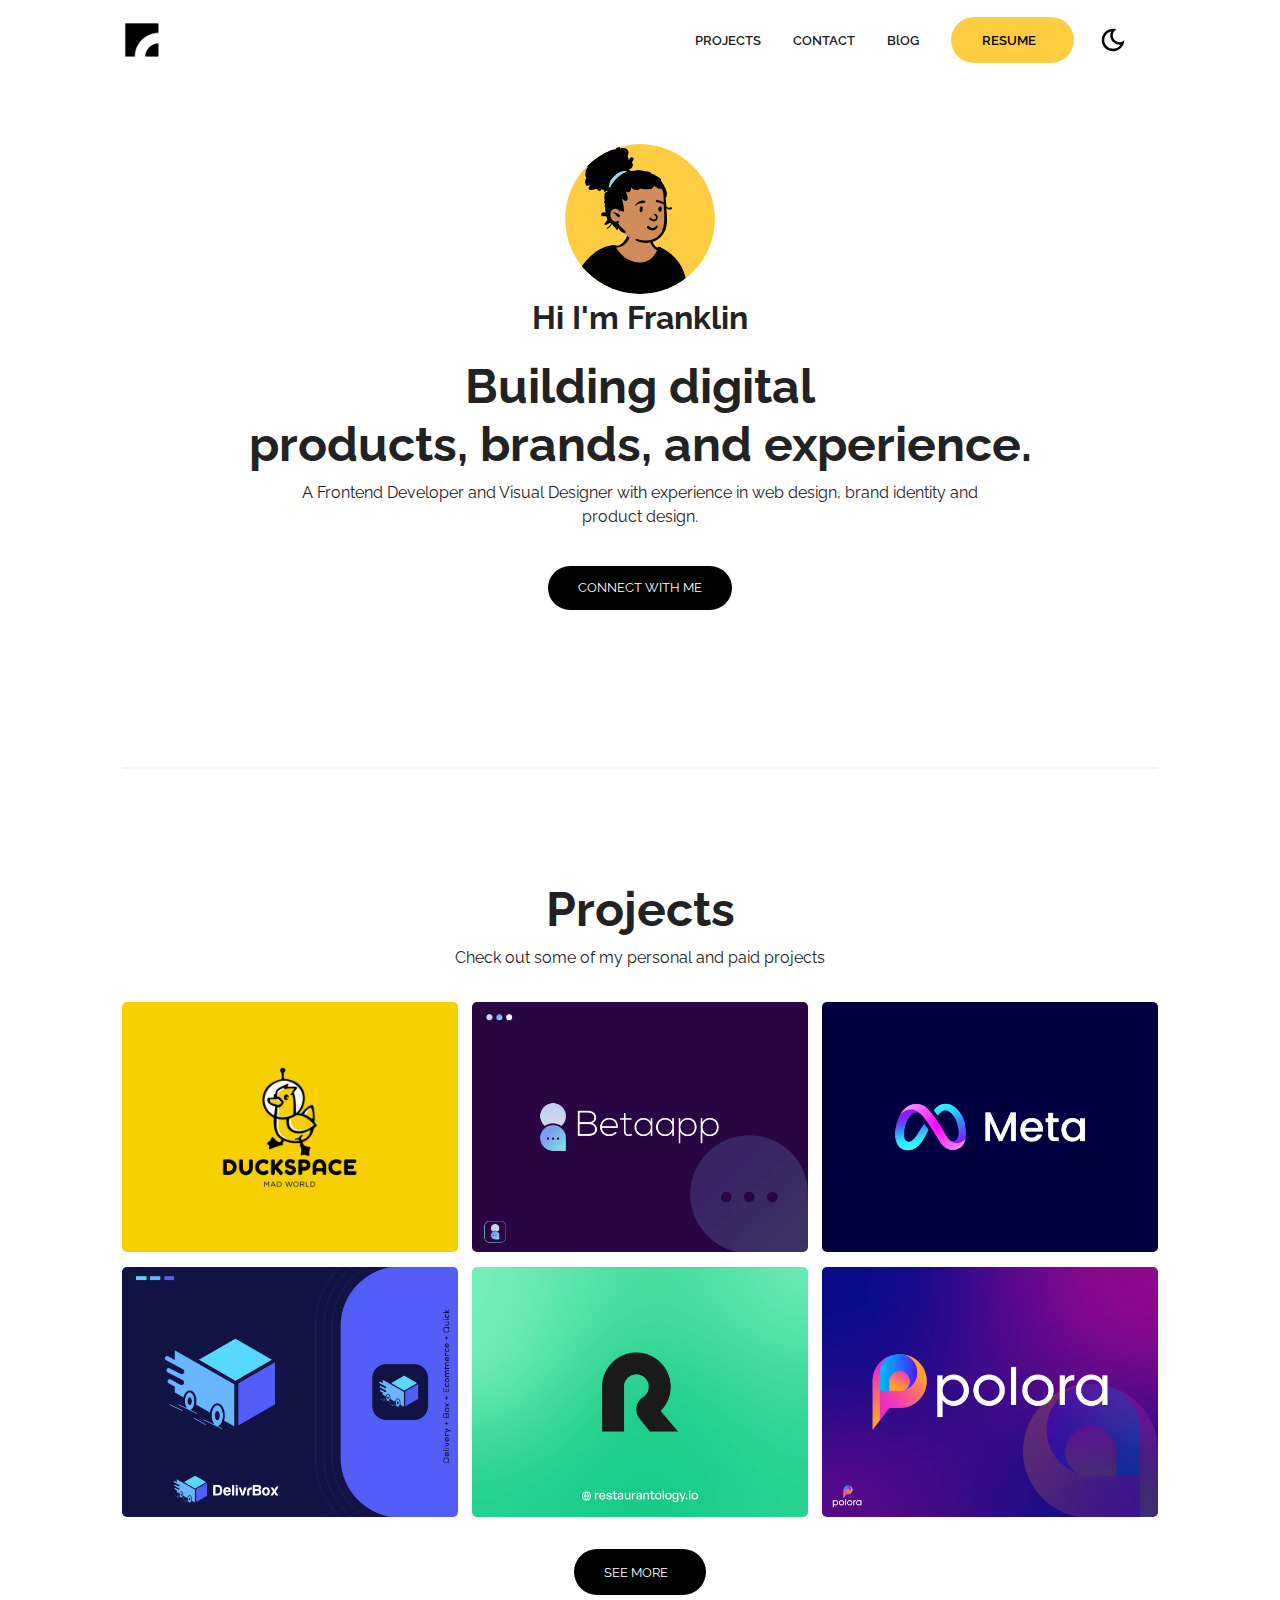
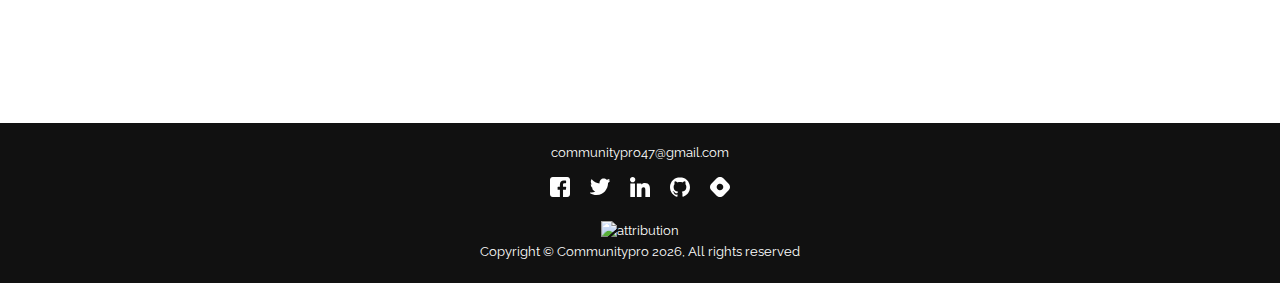
==== commit b24dc27b: "Update" ====
--- a/index.html
+++ b/index.html
@@ -1,209 +1,297 @@
-<!DOCTYPE HTML>
-<!--
-	Hyperspace by HTML5 UP
-	html5up.net | @ajlkn
-	Free for personal and commercial use under the CCA 3.0 license (html5up.net/license)
--->
-<html>
-	<head>
-		<title>Hyperspace by HTML5 UP</title>
-		<meta charset="utf-8" />
-		<meta name="viewport" content="width=device-width, initial-scale=1, user-scalable=no" />
-		<link rel="stylesheet" href="assets/css/main.css" />
-		<noscript><link rel="stylesheet" href="assets/css/noscript.css" /></noscript>
-	</head>
-	<body class="is-preload">
-
-		<!-- Sidebar -->
-			<section id="sidebar">
-				<div class="inner">
-					<nav>
-						<ul>
-							<li><a href="#intro">Welcome</a></li>
-							<li><a href="#one">Who we are</a></li>
-							<li><a href="#two">What we do</a></li>
-							<li><a href="#three">Get in touch</a></li>
-						</ul>
-					</nav>
-				</div>
-			</section>
-
-		<!-- Wrapper -->
-			<div id="wrapper">
-
-				<!-- Intro -->
-					<section id="intro" class="wrapper style1 fullscreen fade-up">
-						<div class="inner">
-							<h1>Yasmin Gil</h1>
-							<p>Just another fine responsive site template designed by <a href="http://html5up.net">HTML5 UP</a><br />
-							and released for free under the <a href="http://html5up.net/license">Creative Commons</a>.</p>
-							<ul class="actions">
-								<li><a href="#one" class="button scrolly">Learn more</a></li>
-							</ul>
-						</div>
-					</section>
-
-				<!-- One -->
-					<section id="one" class="wrapper style2 spotlights">
-						<section>
-							<a href="#" class="image"><img src="images/pic01.jpg" alt="" data-position="center center" /></a>
-							<div class="content">
-								<div class="inner">
-									<h2>Sed ipsum dolor</h2>
-									<p>Phasellus convallis elit id ullamcorper pulvinar. Duis aliquam turpis mauris, eu ultricies erat malesuada quis. Aliquam dapibus.</p>
-									<ul class="actions">
-										<li><a href="generic.html" class="button">Learn more</a></li>
-									</ul>
-								</div>
-							</div>
-						</section>
-						<section>
-							<a href="#" class="image"><img src="images/pic02.jpg" alt="" data-position="top center" /></a>
-							<div class="content">
-								<div class="inner">
-									<h2>Feugiat consequat</h2>
-									<p>Phasellus convallis elit id ullamcorper pulvinar. Duis aliquam turpis mauris, eu ultricies erat malesuada quis. Aliquam dapibus.</p>
-									<ul class="actions">
-										<li><a href="generic.html" class="button">Learn more</a></li>
-									</ul>
-								</div>
-							</div>
-						</section>
-						<section>
-							<a href="#" class="image"><img src="images/pic03.jpg" alt="" data-position="25% 25%" /></a>
-							<div class="content">
-								<div class="inner">
-									<h2>Ultricies aliquam</h2>
-									<p>Phasellus convallis elit id ullamcorper pulvinar. Duis aliquam turpis mauris, eu ultricies erat malesuada quis. Aliquam dapibus.</p>
-									<ul class="actions">
-										<li><a href="generic.html" class="button">Learn more</a></li>
-									</ul>
-								</div>
-							</div>
-						</section>
-					</section>
-
-				<!-- Two -->
-					<section id="two" class="wrapper style3 fade-up">
-						<div class="inner">
-							<h2>What we do</h2>
-							<p>Phasellus convallis elit id ullamcorper pulvinar. Duis aliquam turpis mauris, eu ultricies erat malesuada quis. Aliquam dapibus, lacus eget hendrerit bibendum, urna est aliquam sem, sit amet imperdiet est velit quis lorem.</p>
-							<div class="features">
-								<section>
-									<span class="icon solid major fa-code"></span>
-									<h3>Lorem ipsum amet</h3>
-									<p>Phasellus convallis elit id ullam corper amet et pulvinar. Duis aliquam turpis mauris, sed ultricies erat dapibus.</p>
-								</section>
-								<section>
-									<span class="icon solid major fa-lock"></span>
-									<h3>Aliquam sed nullam</h3>
-									<p>Phasellus convallis elit id ullam corper amet et pulvinar. Duis aliquam turpis mauris, sed ultricies erat dapibus.</p>
-								</section>
-								<section>
-									<span class="icon solid major fa-cog"></span>
-									<h3>Sed erat ullam corper</h3>
-									<p>Phasellus convallis elit id ullam corper amet et pulvinar. Duis aliquam turpis mauris, sed ultricies erat dapibus.</p>
-								</section>
-								<section>
-									<span class="icon solid major fa-desktop"></span>
-									<h3>Veroeros quis lorem</h3>
-									<p>Phasellus convallis elit id ullam corper amet et pulvinar. Duis aliquam turpis mauris, sed ultricies erat dapibus.</p>
-								</section>
-								<section>
-									<span class="icon solid major fa-link"></span>
-									<h3>Urna quis bibendum</h3>
-									<p>Phasellus convallis elit id ullam corper amet et pulvinar. Duis aliquam turpis mauris, sed ultricies erat dapibus.</p>
-								</section>
-								<section>
-									<span class="icon major fa-gem"></span>
-									<h3>Aliquam urna dapibus</h3>
-									<p>Phasellus convallis elit id ullam corper amet et pulvinar. Duis aliquam turpis mauris, sed ultricies erat dapibus.</p>
-								</section>
-							</div>
-							<ul class="actions">
-								<li><a href="generic.html" class="button">Learn more</a></li>
-							</ul>
-						</div>
-					</section>
-
-				<!-- Three -->
-					<section id="three" class="wrapper style1 fade-up">
-						<div class="inner">
-							<h2>Get in touch</h2>
-							<p>Phasellus convallis elit id ullamcorper pulvinar. Duis aliquam turpis mauris, eu ultricies erat malesuada quis. Aliquam dapibus, lacus eget hendrerit bibendum, urna est aliquam sem, sit amet imperdiet est velit quis lorem.</p>
-							<div class="split style1">
-								<section>
-									<form method="post" action="#">
-										<div class="fields">
-											<div class="field half">
-												<label for="name">Name</label>
-												<input type="text" name="name" id="name" />
-											</div>
-											<div class="field half">
-												<label for="email">Email</label>
-												<input type="text" name="email" id="email" />
-											</div>
-											<div class="field">
-												<label for="message">Message</label>
-												<textarea name="message" id="message" rows="5"></textarea>
-											</div>
-										</div>
-										<ul class="actions">
-											<li><a href="" class="button submit">Send Message</a></li>
-										</ul>
-									</form>
-								</section>
-								<section>
-									<ul class="contact">
-										<li>
-											<h3>Address</h3>
-											<span>12345 Somewhere Road #654<br />
-											Nashville, TN 00000-0000<br />
-											USA</span>
-										</li>
-										<li>
-											<h3>Email</h3>
-											<a href="#">user@untitled.tld</a>
-										</li>
-										<li>
-											<h3>Phone</h3>
-											<span>(000) 000-0000</span>
-										</li>
-										<li>
-											<h3>Social</h3>
-											<ul class="icons">
-												<li><a href="#" class="icon brands fa-twitter"><span class="label">Twitter</span></a></li>
-												<li><a href="#" class="icon brands fa-facebook-f"><span class="label">Facebook</span></a></li>
-												<li><a href="#" class="icon brands fa-github"><span class="label">GitHub</span></a></li>
-												<li><a href="#" class="icon brands fa-instagram"><span class="label">Instagram</span></a></li>
-												<li><a href="#" class="icon brands fa-linkedin-in"><span class="label">LinkedIn</span></a></li>
-											</ul>
-										</li>
-									</ul>
-								</section>
-							</div>
-						</div>
-					</section>
-
-			</div>
-
-		<!-- Footer -->
-			<footer id="footer" class="wrapper style1-alt">
-				<div class="inner">
-					<ul class="menu">
-						<li>&copy; Untitled. All rights reserved.</li><li>Design: <a href="http://html5up.net">HTML5 UP</a></li>
-					</ul>
-				</div>
-			</footer>
-
-		<!-- Scripts -->
-			<script src="assets/js/jquery.min.js"></script>
-			<script src="assets/js/jquery.scrollex.min.js"></script>
-			<script src="assets/js/jquery.scrolly.min.js"></script>
-			<script src="assets/js/browser.min.js"></script>
-			<script src="assets/js/breakpoints.min.js"></script>
-			<script src="assets/js/util.js"></script>
-			<script src="assets/js/main.js"></script>
-
-	</body>
-</html>+<!DOCTYPE html>
+<html lang="en">
+  <head>
+    <meta charset="UTF-8" />
+    <meta http-equiv="X-UA-Compatible" content="IE=edge" />
+    <meta name="viewport" content="width=device-width, initial-scale=1.0" />
+    <!-- Primary Meta Tags -->
+    <title>Portfolio Template - Open source</title>
+    <meta name="title" content="Portfolio Template - Open source" />
+    <meta
+      name="description"
+      content="Build or customize your portfolio website using this super easy template. Free to use if you are a member of the community or a contributor to this project"
+    />
+
+    <!-- Open Graph / Facebook -->
+    <meta property="og:type" content="website" />
+    <meta
+      property="og:url"
+      content="https://github.com/CommunityPro/portfolio-html"
+    />
+    <meta property="og:title" content="Portfolio Template - Open source" />
+    <meta
+      property="og:description"
+      content="Build or customize your portfolio website using this super easy template. Free to use if you are a member of the community or a contributor to this project"
+    />
+    <meta
+      property="og:image"
+      content="https://user-images.githubusercontent.com/62628408/150613011-b78a7f5a-0af1-4312-aab0-0022e7258693.png"
+    />
+
+    <!-- Twitter -->
+    <meta property="twitter:card" content="summary_large_image" />
+    <meta
+      property="twitter:url"
+      content="https://github.com/CommunityPro/portfolio-html"
+    />
+    <meta property="twitter:title" content="Portfolio Template - Open source" />
+    <meta
+      property="twitter:description"
+      content="Build or customize your portfolio website using this super easy template. Free to use if you are a member of the community or a contributor to this project"
+    />
+    <meta
+      property="twitter:image"
+      content="https://user-images.githubusercontent.com/62628408/150613011-b78a7f5a-0af1-4312-aab0-0022e7258693.png"
+    />
+
+    <!-- Link -->
+    <link
+      rel="apple-touch-icon"
+      sizes="180x180"
+      href="assets/favicon/apple-touch-icon.png"
+    />
+    <link
+      rel="icon"
+      type="image/png"
+      sizes="16x16"
+      href="/assets/favicon/favicon-16x16.png"
+    />
+    <link
+      rel="icon"
+      type="image/png"
+      sizes="32x32"
+      href="assets/favicon/favicon-32x32.png"
+    />
+    <link
+      rel="icon"
+      type="image/png"
+      sizes="192x192"
+      href="assets/favicon/android-chrome-192x192.png"
+    />
+    <link
+      rel="icon"
+      type="image/png"
+      sizes="512x512"
+      href="assets/favicon/android-chrome-512x512.png"
+    />
+    <link rel="icon" type="image/x-icon" href="assets/favicon/favicon.ico" />
+    <link rel="manifest" href="assets/favicon/site.webmanifest" />
+    <link
+      rel="stylesheet"
+      href="https://use.fontawesome.com/releases/v5.15.4/css/all.css"
+      integrity="sha384-DyZ88mC6Up2uqS4h/KRgHuoeGwBcD4Ng9SiP4dIRy0EXTlnuz47vAwmeGwVChigm"
+      crossorigin="anonymous"
+    />
+    <link rel="stylesheet" href="css/style.css" />
+    <link rel="stylesheet" href="css/utilities.css" />
+  </head>
+  <body>
+    <header id="hero">
+      <!-- Navbar -->
+      <nav class="navbar">
+        <div class="container">
+          <!-- Logo -->
+          <h1 id="logo">
+            <a href="https://github.com/CommunityPro/portfolio-html"
+              ><img src="./assets/logo.png" alt="Your Logo"
+            /></a>
+          </h1>
+          <!-- Navbar links -->
+          <ul class="nav-menu">
+            <li><a class="nav-link" href="#projects">PROJECTS</a></li>
+            <li><a class="nav-link" href="#">CONTACT</a></li>
+            <li><a class="nav-link" href="#">BlOG</a></li>
+            <li>
+              <a
+                class="nav-link btn btn-primary"
+                href="https://github.com/CommunityPro/portfolio-html"
+                >RESUME <i class="fas fa-arrow-right"></i
+              ></a>
+            </li>
+
+            <!-- Toggle switch -->
+            <div class="theme-switch">
+              <input type="checkbox" id="switch" />
+              <label class="toggle-icons" for="switch">
+                <img class="moon" src="assets/moon.svg" />
+                <img class="sun" src="assets/sun.svg" />
+              </label>
+            </div>
+            <!-- Hamburger menu -->
+          </ul>
+          <div class="hamburger">
+            <span class="bar"></span>
+            <span class="bar"></span>
+            <span class="bar"></span>
+          </div>
+        </div>
+      </nav>
+
+      <section class="header-container">
+        <img
+          class="profile-image"
+          src="assets/profile-image.svg"
+          alt=""
+        />
+        <h1>Hi I'm Franklin</h1>
+
+        <div class="content-text">
+          <h2>Building digital</h2>
+          <h2>products, brands, and experience.</h2>
+
+          <p>
+            A Frontend Developer and Visual Designer with experience in web
+            design, brand identity and product design.
+          </p>
+        </div>
+        <a
+          href="https://github.com/CommunityPro/portfolio-html"
+          class="btn btn-secondary"
+          target="_blank"
+          >Connect With Me</a
+        >
+      </section>
+    </header>
+
+    <!-- Projects -->
+    <section id="projects" class="project-container container">
+      <div class="division"></div>
+      <div class="content-text">
+        <h2>Projects</h2>
+        <p>Check out some of my personal and paid projects</p>
+      </div>
+
+      <article class="project">
+        <!-- Project 1 -->
+        <div href="" class="card">
+          <div class="project-info">
+            <div class="project-bio">
+              <h3>Project One</h3>
+              <p>React, Redux, SASS</p>
+            </div>
+
+            <div class="project-link">
+              <a href="#" target="_blank"><i class="fab fa-github"></i></a>
+              <a href="#" target="_blank"><i class="fas fa-globe"></i></a>
+            </div>
+          </div>
+        </div>
+
+        <!-- Project 2 -->
+        <div href="" class="card">
+          <div class="project-info">
+            <div class="project-bio">
+              <h3>Project Two</h3>
+              <p>React, Redux, SASS</p>
+            </div>
+
+            <div class="project-link">
+              <a href="#" target="_blank"><i class="fab fa-github"></i></a>
+              <a href="#" target="_blank"><i class="fas fa-globe"></i></a>
+            </div>
+          </div>
+        </div>
+
+        <!-- Porject 3 -->
+        <div href="" class="card">
+          <div class="project-info">
+            <div class="project-bio">
+              <h3>Project Three</h3>
+              <p>React, Redux, SASS</p>
+            </div>
+
+            <div class="project-link">
+              <a href="#" target="_blank"><i class="fab fa-github"></i></a>
+              <a href="#" target="_blank"><i class="fas fa-globe"></i></a>
+            </div>
+          </div>
+        </div>
+
+        <!-- Project 4 -->
+        <div href="" class="card">
+          <div class="project-info">
+            <div class="project-bio">
+              <h3>Project Four</h3>
+              <p>React, Redux, SASS</p>
+            </div>
+
+            <div class="project-link">
+              <a href="#" target="_blank"><i class="fab fa-github"></i></a>
+              <a href="#" target="_blank"><i class="fas fa-globe"></i></a>
+            </div>
+          </div>
+        </div>
+
+        <!-- Project 5 -->
+        <div href="" class="card">
+          <div class="project-info">
+            <div class="project-bio">
+              <h3>Project Five</h3>
+              <p>React, Redux, SASS</p>
+            </div>
+
+            <div class="project-link">
+              <a href="#" target="_blank"><i class="fab fa-github"></i></a>
+              <a href="#" target="_blank"><i class="fas fa-globe"></i></a>
+            </div>
+          </div>
+        </div>
+
+        <!-- Project 6 -->
+        <div href="" class="card">
+          <div class="project-info">
+            <div class="project-bio">
+              <h3>Project Six</h3>
+              <p>React, Redux, SASS</p>
+            </div>
+
+            <div class="project-link">
+              <a href="#" target="_blank"><i class="fab fa-github"></i></a>
+              <a href="#" target="_blank"><i class="fas fa-globe"></i></a>
+            </div>
+          </div>
+        </div>
+      </article>
+
+      <a href="#" class="btn btn-secondary"
+        target="_blank" >See More <i class="fas fa-arrow-right"></i
+      ></a>
+    </section>
+
+    <footer id="footer">
+      <div class="container">
+        <a href="mailto:communitypro47@gmail.com">communitypro47@gmail.com</a>
+        <!-- Social links -->
+        <div class="social">
+          <a href="#" target="_blank"
+            ><img src="./assets/facebook-icon.svg" alt="Facebook"
+          /></a>
+          <a href="#" target="_blank"><img src="./assets/twitter-icon.svg" alt="Twitter" /></a>
+          <a href="#" target="_blank"
+            ><img src="./assets/linkedin-icon.svg" alt="Linkedin"
+          /></a>
+          <a href="#" target="_blank"><img src="./assets/github-icon.svg" alt="GitHub" /></a>
+          <a href="#" target="_blank"
+            ><img src="./assets/hashnode-icon.svg" alt="Hashnode"
+          /></a>
+        </div>
+        <!-- Attribution -->
+        <div class="attribution">
+          <a
+            href="https://github.com/CommunityPro/portfolio-html"
+            target="_blank"
+            rel="noopener noreferrer"
+          >
+            <img
+              src="https://user-images.githubusercontent.com/62628408/157202263-9174da24-b19a-4017-9b7c-a1d26ae8f014.svg"
+              alt="attribution"
+              width="150px"
+            />
+          </a>
+        </div>
+        <p>Copyright &copy; Communitypro <span id="datee"></span>, All rights reserved</p>
+      </div>
+    </footer>
+    <script src="js/script.js"></script>
+  </body>
+</html>
--- a/css/style.css
+++ b/css/style.css
@@ -0,0 +1,334 @@
+/* This is the required project styling. Will contain essential CSS styles like:
+   * Flex property
+   * Grid layout
+   * Cards and sections
+*/
+
+@import url(https://fonts.googleapis.com/css?family=Raleway:100,200,300,regular,500,600,700,800,900,100italic,200italic,300italic,italic,500italic,600italic,700italic,800italic,900italic);
+
+/* variables */
+:root {
+  /* Colors */
+  --primary-color: #ffcd42;
+  --secondary-color: #ffd35c;
+  --bg-primary: #ffffff;
+  --text-color: #222222;
+  --text-color-two: #ffffff;
+  --bg-secondary: #000000;
+  --card-background: #f4f4f4;
+  --bg-secondary-two: #111111;
+
+  --shadow: 0 10px 40px rgba(0, 0, 0, 0.2);
+
+  /* Font Weight */
+  --weight-small: 400;
+  --weight-semibold: 600;
+  --weight-bold: 800;
+
+  /* Max width */
+  --width-small: 600px;
+  --width-medium: 1100px;
+  --width-large: 1300px;
+}
+
+[data-theme="dark"] {
+  --primary-color: #ffcd42;
+  --secondary-color: #ffd35c;
+  --bg-primary: #000000;
+  --text-color: #ffffff;
+  --text-color-two: #222222;
+  --bg-secondary: #ffffff;
+  --card-background: #111111;
+  --bg-secondary-two: #f4f4f4;
+  --shadow: 0 2px 10px rgba(95, 95, 95, 0.2);
+}
+
+html {
+  font-size: 100%;
+  scroll-behavior: smooth;
+}
+
+/* Reset default styling */
+* {
+  margin: 0;
+  padding: 0;
+  box-sizing: border-box;
+}
+
+ul {
+  list-style: none;
+}
+
+a {
+  text-decoration: none;
+  color: var(--text-color);
+}
+
+/* Main styling */
+body {
+  background: var(--bg-primary);
+  color: var(--text-color);
+  font-family: "Raleway", sans-serif;
+  line-height: 1.5;
+}
+
+/* Navbar */
+.navbar {
+  position: fixed;
+  top: 0;
+  left: 0;
+  right: 0;
+  z-index: 20;
+  background: var(--bg-primary);
+}
+
+.navbar .container {
+  display: flex;
+  align-items: center;
+  justify-content: space-between;
+  z-index: 20;
+  height: 80px;
+  width: 100%;
+}
+
+.navbar .nav-menu {
+  display: flex;
+  align-items: center;
+  background: var(--bg-primary);
+}
+
+.navbar .nav-link {
+  margin: 0 1rem;
+  font-size: 0.8rem;
+  font-weight: var(--weight-semibold);
+}
+
+.navbar #logo img {
+  display: block;
+  width: 40px;
+}
+
+.navbar .btn {
+  margin-right: 1.5rem;
+}
+
+.fas.fa-arrow-right {
+  margin-left: 0.5rem;
+  font-size: 0.9rem;
+}
+
+/* hamburger */
+.hamburger {
+  margin-bottom: 0.1rem;
+  display: none;
+}
+
+.bar {
+  display: block;
+  width: 23px;
+  height: 3px;
+  margin: 4px auto;
+  transition: all 0.3s ease-in-out;
+  border-radius: 30px;
+  background-color: var(--bg-secondary);
+}
+
+/* Hero section */
+#hero {
+  display: flex;
+  flex-direction: column;
+  height: 100%;
+}
+
+.profile-image {
+  width: 150px;
+  border-radius: 50%;
+  animation: bounce 1s infinite alternate;
+}
+
+@keyframes bounce {
+  from {
+    transform: translateY(0px);
+  }
+
+  to {
+    transform: translateY(-10px);
+  }
+}
+
+.division {
+  width: 100%;
+  height: 2px;
+  background-color: var(--card-background);
+  margin: 5.5rem 0;
+}
+/* Projects */
+#projects {
+  display: flex;
+  flex-direction: column;
+  margin: 2rem auto 5rem;
+}
+
+#projects .btn {
+  align-self: center;
+  margin: 2rem 0;
+}
+
+.project {
+  display: grid;
+  grid-template-columns: repeat(3, 1fr);
+  grid-auto-rows: minmax(250px, auto);
+  grid-gap: 0.9rem;
+}
+
+.card .project-bio p {
+  font-size: 0.83rem;
+}
+
+.card .project-bio h3 {
+  font-size: 0.9rem;
+}
+
+.project-info {
+  display: flex;
+  justify-content: space-between;
+  opacity: 0;
+  position: relative;
+  transition: 0.5s ease-in-out;
+}
+
+.project-bio {
+  display: flex;
+  flex-direction: column;
+  justify-content: flex-end;
+  position: relative;
+  top: 160px;
+  left: 10px;
+}
+
+/* Footer */
+#footer {
+  background: #111111;
+}
+
+#footer .container {
+  display: flex;
+  flex-direction: column;
+  align-items: center;
+  justify-content: center;
+  color: #ffffff;
+  min-height: 160px;
+  text-align: center;
+}
+
+#footer a {
+  font-size: 0.8rem;
+  color: #fff;
+}
+
+#footer a:hover {
+  opacity: 0.6;
+}
+
+#footer .social {
+  margin: 0.9rem 0;
+}
+
+#footer .social img {
+  width: 20px;
+  height: 20px;
+}
+
+#footer .social a {
+  margin: 0 0.5rem;
+}
+
+#footer p {
+  font-size: 0.8rem;
+}
+
+/* Responsiveness */
+
+@media (max-width: 1000px) {
+  .project {
+    display: grid;
+    grid-template-columns: repeat(2, 1fr);
+  }
+}
+
+@media (max-width: 768px) {
+}
+
+@media (max-width: 670px) {
+  .navbar .nav-menu {
+    position: fixed;
+    right: -100vw;
+    top: 4.5rem;
+    flex-direction: column;
+    width: calc(80% - 10px);
+    transition: 0.3s;
+    box-shadow: var(--shadow);
+    padding: 2rem;
+    border-radius: 5px;
+    align-items: flex-start;
+  }
+
+  .navbar .btn {
+    margin: 0;
+    margin-top: 1rem;
+  }
+
+  .nav-menu.active {
+    right: 20px;
+  }
+
+  .nav-menu .nav-link {
+    font-size: 0.9rem;
+    margin: 0 0.2rem;
+  }
+
+  .nav-menu li {
+    margin-bottom: 0.5rem;
+    width: 100%;
+  }
+
+  .nav-menu .btn {
+    width: 100%;
+    text-align: center;
+    margin-top: 0.5rem;
+  }
+
+  .hamburger {
+    display: block;
+    cursor: pointer;
+    padding: 0.2rem 0.4rem;
+  }
+
+  .hamburger.active {
+    border: 1px dotted gray;
+  }
+
+  .hamburger.active .bar:nth-child(2) {
+    opacity: 0;
+  }
+
+  .hamburger.active .bar:nth-child(1) {
+    transform: translateY(6px) rotate(45deg);
+  }
+
+  .hamburger.active .bar:nth-child(3) {
+    transform: translateY(-8px) rotate(-45deg);
+  }
+}
+
+@media (max-width: 600px) {
+  .project {
+    display: grid;
+    grid-template-columns: 1fr;
+  }
+
+  .header-container .btn {
+    border-radius: 5px;
+    width: 80%;
+  }
+}
--- a/css/utilities.css
+++ b/css/utilities.css
@@ -0,0 +1,177 @@
+/* ?This is where reusable styling of this template will be. 
+   !Will contain things like:
+   * Button styling
+   * Background color styling
+   * padding and margin
+*/
+
+.container {
+  max-width: var(--width-medium);
+  margin: 0 auto;
+  padding: 1rem 2rem;
+}
+
+h1::selection,
+h2::selection {
+  color: #111;
+  background: var(--primary-color);
+}
+
+/* Buttons */
+.btn {
+  display: inline-block;
+  padding: 0.75rem 1.9rem;
+  border-radius: 30px;
+  text-transform: uppercase;
+  font-size: 0.82rem;
+  transition: 0.3s;
+}
+
+.btn-primary {
+  background: var(--primary-color);
+  color: #000000;
+}
+
+.btn-secondary {
+  margin: 5px 0;
+  background-color: var(--bg-secondary);
+  color: var(--bg-primary);
+}
+
+/* add hover to resume button */
+.btn-primary:hover {
+  background: var(--secondary-color);
+}
+
+/* Dark mode toggle */
+#switch {
+  display: none;
+}
+
+.toggle-icons {
+  display: flex;
+  justify-content: space-between;
+  align-items: center;
+  cursor: pointer;
+}
+
+.toggle-icons > img {
+  transition: 0.6s cubic-bezier(0.23, 1, 0.32, 1);
+  width: 30px;
+}
+
+.moon {
+  transform: rotate(10deg);
+}
+
+#switch:checked + .toggle-icons .moon {
+  transform: rotate(250deg);
+}
+
+#switch:checked + .toggle-icons .sun {
+  transform: rotate(100deg);
+}
+
+/* Header Container */
+.header-container {
+  display: flex;
+  flex-direction: column;
+  align-items: center;
+  justify-content: center;
+  margin-top: 8rem;
+  padding: 1rem;
+}
+
+.header-container > div {
+  margin-top: 1rem;
+}
+
+.content-text {
+  text-align: center;
+  margin: 1.5rem 0;
+}
+
+.content-text h2 {
+  font-size: 3rem;
+  line-height: 1.2;
+  transition: 0.2s ease-in-out;
+}
+
+.content-text p {
+  padding: 0.5rem;
+  margin: 0 auto;
+  max-width: 700px;
+}
+
+/* Project cards */
+.card {
+  padding: 1rem;
+  background: var(--card-background);
+  color: #ffffff;
+  border-radius: 5px;
+  transition: 0.4s ease-in-out;
+  cursor: pointer;
+}
+
+.card a {
+  color: #ffffff;
+  transition: 0.25s ease-in-out;
+  font-size: 1.1rem;
+  margin-right: 0.3rem;
+}
+
+.card a:hover {
+  color: var(--primary-color);
+}
+
+.card:hover {
+  box-shadow: inset 0 100px 1000px 10px rgba(0, 0, 0, 0.8);
+}
+
+.card:hover .project-info {
+  opacity: 1;
+}
+
+/* Project Images */
+
+/* project 1 */
+.card:nth-child(1) {
+  background: url(../assets/project/project-one.png) center center/cover;
+}
+
+/* Project 2 */
+.card:nth-child(2) {
+  background: url(../assets/project/project-two.png) center center/cover;
+}
+
+/* Project 3 */
+.card:nth-child(3) {
+  background: url(../assets/project/project-three.png) center center/cover;
+}
+
+/* Project 4 */
+.card:nth-child(4) {
+  background: url(../assets/project/project-four.png) center center/cover;
+}
+
+/* Project 5 */
+.card:nth-child(5) {
+  background: url(../assets/project/project-five.png) center center/cover;
+}
+
+/* Project 6 */
+.card:nth-child(6) {
+  background: url(../assets/project/project-six.png) center center/cover;
+}
+
+/* Media Queries */
+@media (max-width: 768px) {
+  .header-container {
+    margin-top: 7rem;
+    text-align: center;
+  }
+
+  .content-text h2 {
+    font-size: 2.5rem;
+  }
+}
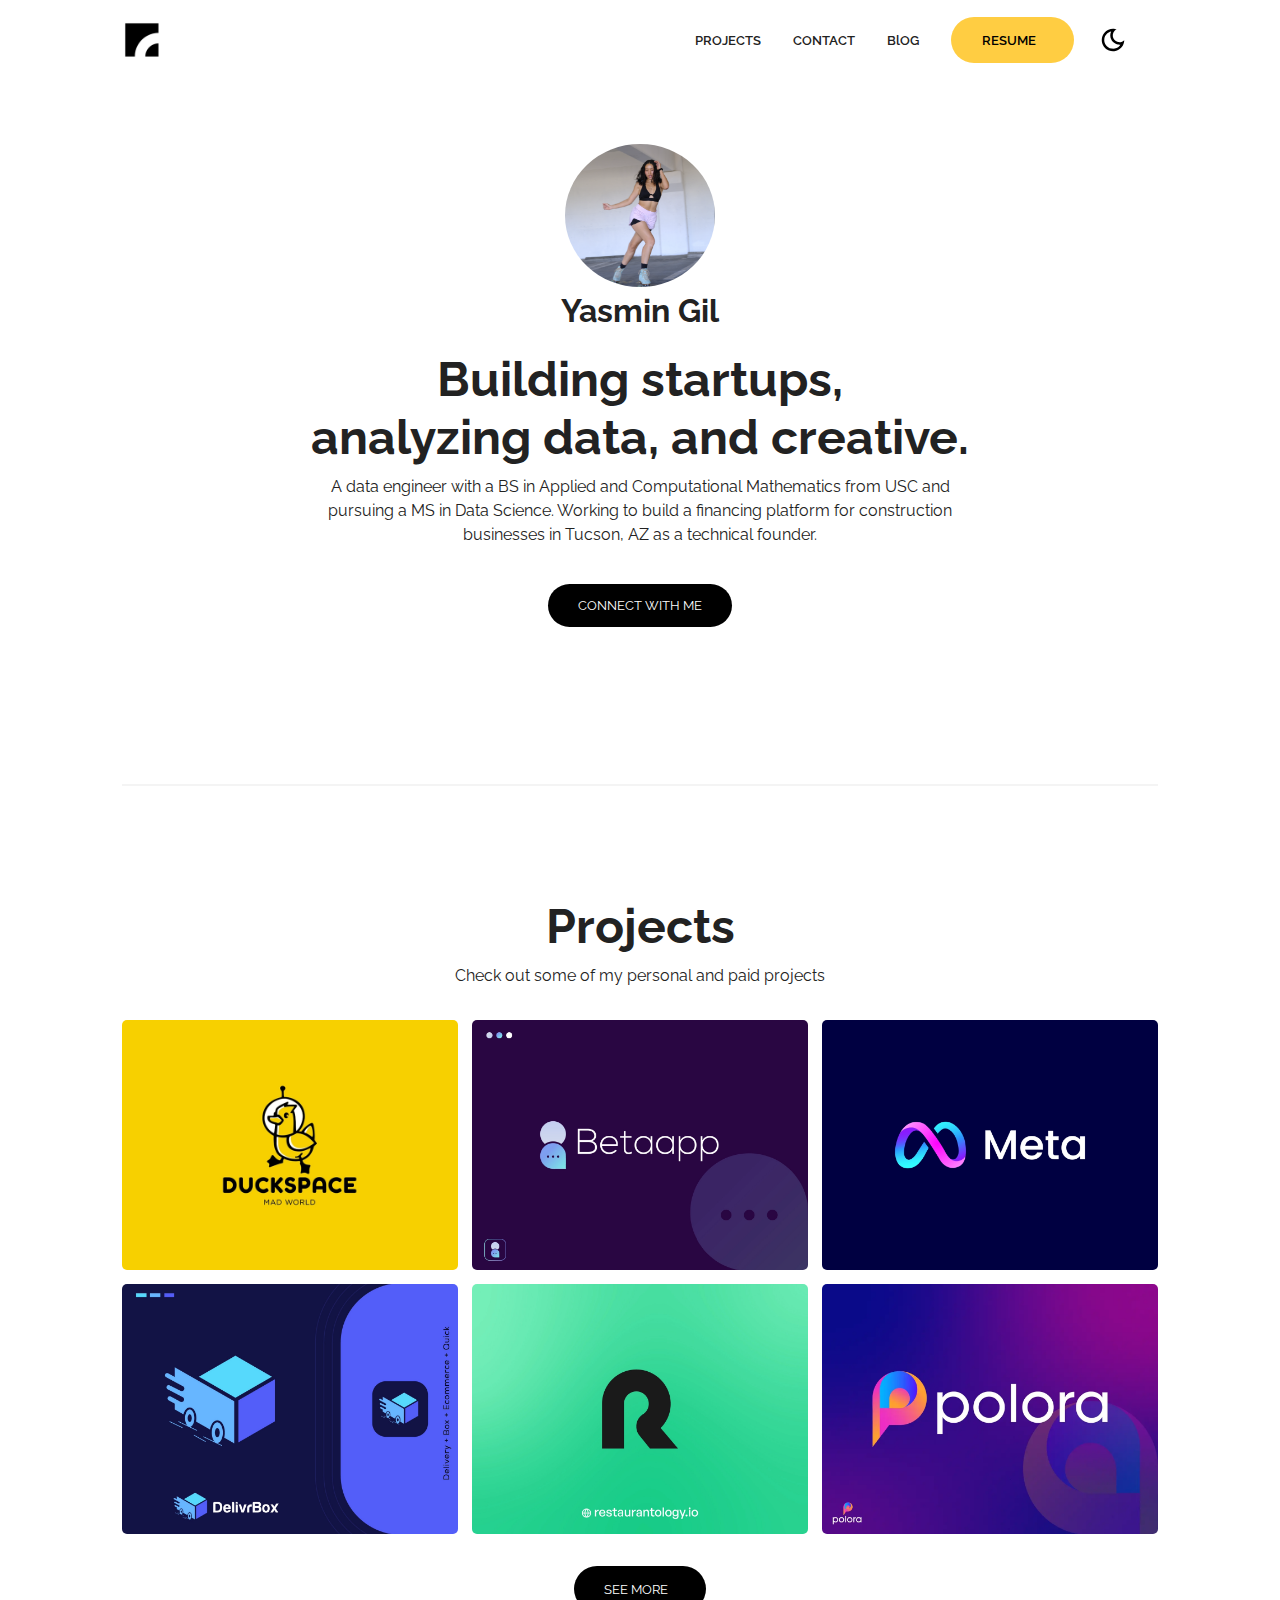
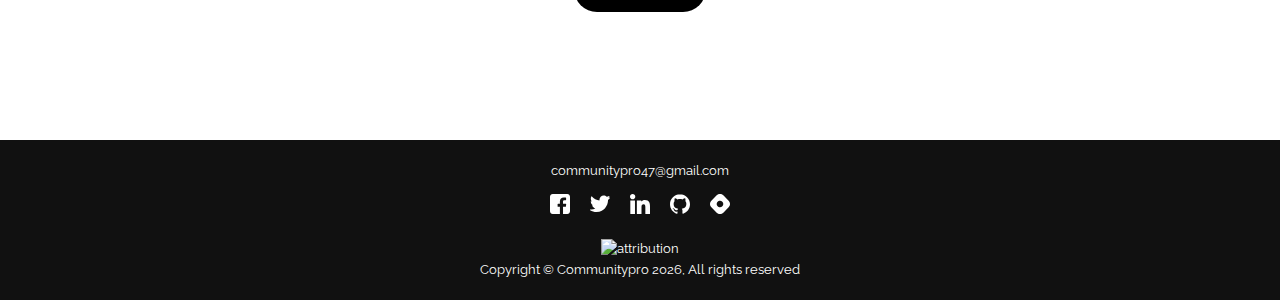
==== commit 74fd5291: "Updates to resume" ====
--- a/index.html
+++ b/index.html
@@ -5,44 +5,13 @@
     <meta http-equiv="X-UA-Compatible" content="IE=edge" />
     <meta name="viewport" content="width=device-width, initial-scale=1.0" />
     <!-- Primary Meta Tags -->
-    <title>Portfolio Template - Open source</title>
-    <meta name="title" content="Portfolio Template - Open source" />
+    <title>Yasmin Gil</title>
+    <meta name="title" content="Yasmin Gil" />
     <meta
       name="description"
-      content="Build or customize your portfolio website using this super easy template. Free to use if you are a member of the community or a contributor to this project"
-    />
-
-    <!-- Open Graph / Facebook -->
-    <meta property="og:type" content="website" />
-    <meta
-      property="og:url"
-      content="https://github.com/CommunityPro/portfolio-html"
-    />
-    <meta property="og:title" content="Portfolio Template - Open source" />
-    <meta
-      property="og:description"
-      content="Build or customize your portfolio website using this super easy template. Free to use if you are a member of the community or a contributor to this project"
-    />
-    <meta
-      property="og:image"
-      content="https://user-images.githubusercontent.com/62628408/150613011-b78a7f5a-0af1-4312-aab0-0022e7258693.png"
-    />
-
-    <!-- Twitter -->
-    <meta property="twitter:card" content="summary_large_image" />
-    <meta
-      property="twitter:url"
-      content="https://github.com/CommunityPro/portfolio-html"
-    />
-    <meta property="twitter:title" content="Portfolio Template - Open source" />
-    <meta
-      property="twitter:description"
-      content="Build or customize your portfolio website using this super easy template. Free to use if you are a member of the community or a contributor to this project"
-    />
-    <meta
-      property="twitter:image"
-      content="https://user-images.githubusercontent.com/62628408/150613011-b78a7f5a-0af1-4312-aab0-0022e7258693.png"
-    />
+      content="Yasmin Gil's Portfolio site"
+    />
+
 
     <!-- Link -->
     <link
@@ -104,7 +73,7 @@
             <li>
               <a
                 class="nav-link btn btn-primary"
-                href="https://github.com/CommunityPro/portfolio-html"
+                href="assets/files/yasmin_resume.pdf"
                 >RESUME <i class="fas fa-arrow-right"></i
               ></a>
             </li>
@@ -130,22 +99,23 @@
       <section class="header-container">
         <img
           class="profile-image"
-          src="assets/profile-image.svg"
+          src="assets/skate_prof.png"
           alt=""
         />
-        <h1>Hi I'm Franklin</h1>
+        <h1>Yasmin Gil</h1>
 
         <div class="content-text">
-          <h2>Building digital</h2>
-          <h2>products, brands, and experience.</h2>
+          <h2>Building startups,</h2>
+          <h2>analyzing data, and creative.</h2>
 
           <p>
-            A Frontend Developer and Visual Designer with experience in web
-            design, brand identity and product design.
+            A data engineer with a BS in Applied and Computational Mathematics
+            from USC and pursuing a MS in Data Science. Working to build 
+            a financing platform for construction businesses in Tucson, AZ as a technical founder.  
           </p>
         </div>
         <a
-          href="https://github.com/CommunityPro/portfolio-html"
+          href="https://www.linkedin.com/in/yasmin-gil/"
           class="btn btn-secondary"
           target="_blank"
           >Connect With Me</a
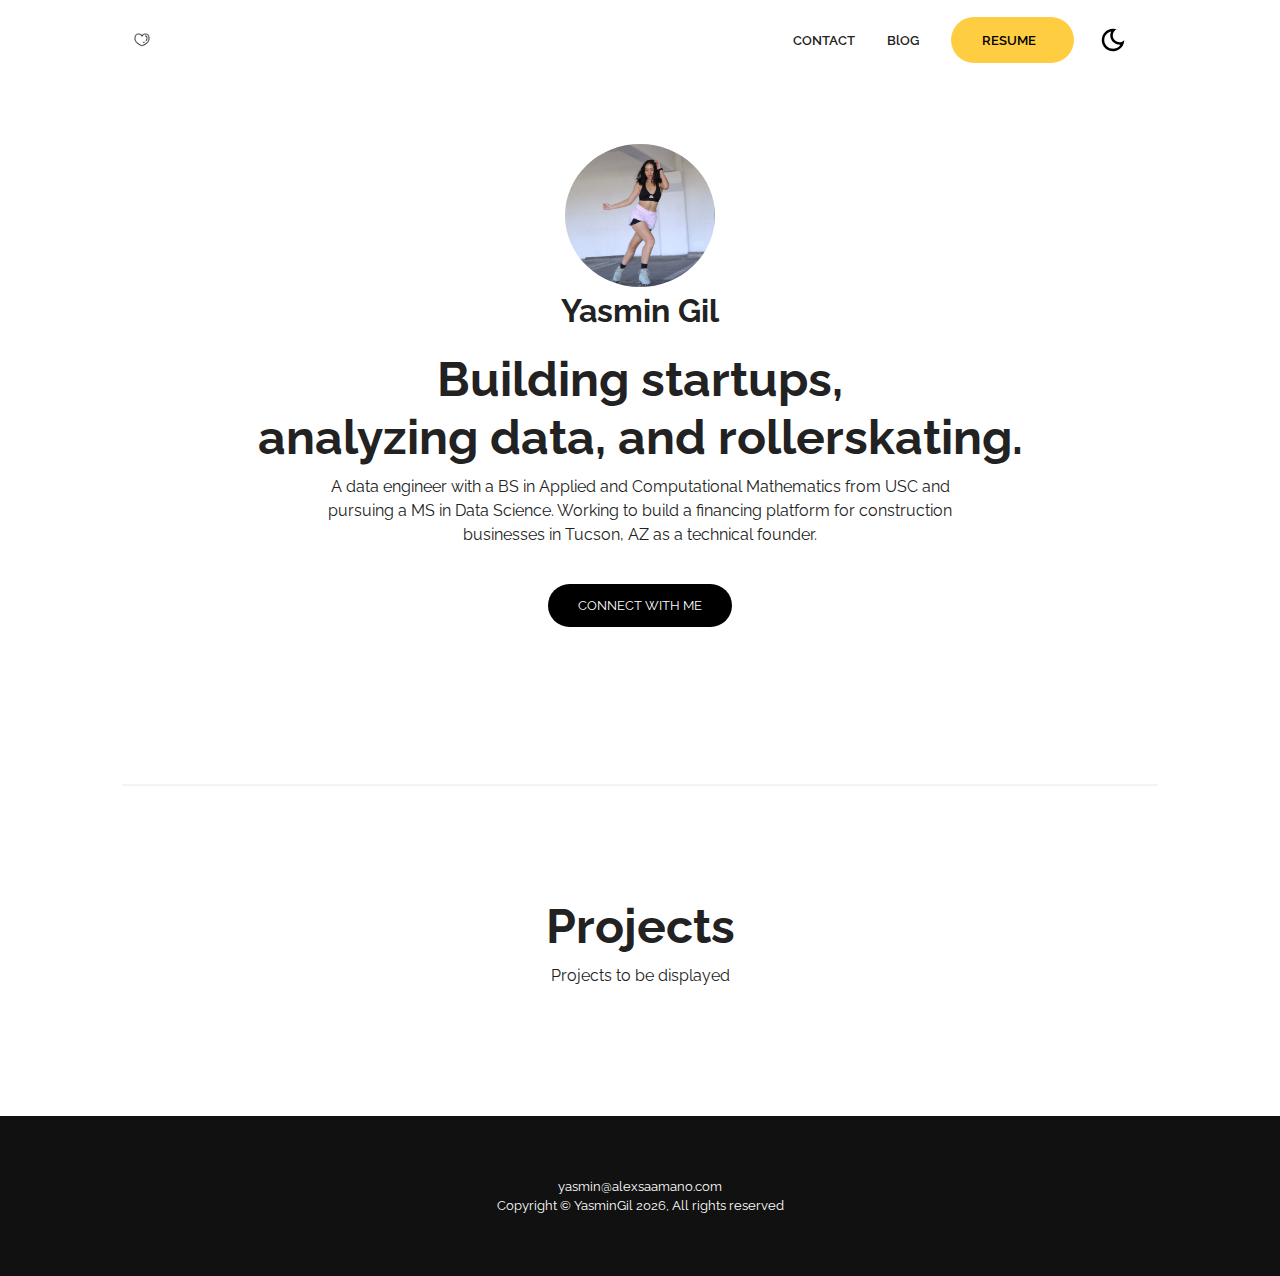
==== commit 96dc532f: "Draft 1" ====
--- a/index.html
+++ b/index.html
@@ -17,34 +17,34 @@
     <link
       rel="apple-touch-icon"
       sizes="180x180"
-      href="assets/favicon/apple-touch-icon.png"
+      href="assets/logo.png"
     />
     <link
       rel="icon"
       type="image/png"
       sizes="16x16"
-      href="/assets/favicon/favicon-16x16.png"
+      href="assets/logo.png"
     />
     <link
       rel="icon"
       type="image/png"
       sizes="32x32"
-      href="assets/favicon/favicon-32x32.png"
+      href="assets/logo.png"
     />
     <link
       rel="icon"
       type="image/png"
       sizes="192x192"
-      href="assets/favicon/android-chrome-192x192.png"
+      href="assets/logo.png"
     />
     <link
       rel="icon"
       type="image/png"
       sizes="512x512"
-      href="assets/favicon/android-chrome-512x512.png"
-    />
-    <link rel="icon" type="image/x-icon" href="assets/favicon/favicon.ico" />
-    <link rel="manifest" href="assets/favicon/site.webmanifest" />
+      href="assets/logo.png"
+    />
+    <link rel="icon" type="image/x-icon" href="assets/logo.png" />
+    <link rel="manifest" href="assets/logo.png" />
     <link
       rel="stylesheet"
       href="https://use.fontawesome.com/releases/v5.15.4/css/all.css"
@@ -61,15 +61,14 @@
         <div class="container">
           <!-- Logo -->
           <h1 id="logo">
-            <a href="https://github.com/CommunityPro/portfolio-html"
-              ><img src="./assets/logo.png" alt="Your Logo"
+            <a><img src="./assets/logo.png" alt="Your Logo"
             /></a>
           </h1>
           <!-- Navbar links -->
           <ul class="nav-menu">
-            <li><a class="nav-link" href="#projects">PROJECTS</a></li>
-            <li><a class="nav-link" href="#">CONTACT</a></li>
-            <li><a class="nav-link" href="#">BlOG</a></li>
+            <!-- <li><a class="nav-link" href="#projects">PROJECTS</a></li> -->
+            <li><a class="nav-link" href="mailto:yasmin@alexsaamano.com">CONTACT</a></li>
+            <li><a class="nav-link" href="https://yasmingil.notion.site/Yasmin-Gil-9f7738b42b494d3590b4209d6c99d6ef">BlOG</a></li>
             <li>
               <a
                 class="nav-link btn btn-primary"
@@ -106,7 +105,7 @@
 
         <div class="content-text">
           <h2>Building startups,</h2>
-          <h2>analyzing data, and creative.</h2>
+          <h2>analyzing data, and rollerskating.</h2>
 
           <p>
             A data engineer with a BS in Applied and Computational Mathematics
@@ -124,14 +123,14 @@
     </header>
 
     <!-- Projects -->
-    <section id="projects" class="project-container container">
+    <section id="projects" class="project-container container hidden">
       <div class="division"></div>
       <div class="content-text">
         <h2>Projects</h2>
-        <p>Check out some of my personal and paid projects</p>
+        <p>Projects to be displayed</p>
       </div>
 
-      <article class="project">
+      <article class="project" style="display: none">
         <!-- Project 1 -->
         <div href="" class="card">
           <div class="project-info">
@@ -223,16 +222,16 @@
         </div>
       </article>
 
-      <a href="#" class="btn btn-secondary"
+      <!-- <a href="#" class="btn btn-secondary"
         target="_blank" >See More <i class="fas fa-arrow-right"></i
-      ></a>
+      ></a> -->
     </section>
 
     <footer id="footer">
       <div class="container">
-        <a href="mailto:communitypro47@gmail.com">communitypro47@gmail.com</a>
+        <a href="mailto:yasmin@alexsaamano.com">yasmin@alexsaamano.com</a>
         <!-- Social links -->
-        <div class="social">
+        <!-- <div class="social">
           <a href="#" target="_blank"
             ><img src="./assets/facebook-icon.svg" alt="Facebook"
           /></a>
@@ -244,22 +243,11 @@
           <a href="#" target="_blank"
             ><img src="./assets/hashnode-icon.svg" alt="Hashnode"
           /></a>
-        </div>
+        </div> -->
         <!-- Attribution -->
         <div class="attribution">
-          <a
-            href="https://github.com/CommunityPro/portfolio-html"
-            target="_blank"
-            rel="noopener noreferrer"
-          >
-            <img
-              src="https://user-images.githubusercontent.com/62628408/157202263-9174da24-b19a-4017-9b7c-a1d26ae8f014.svg"
-              alt="attribution"
-              width="150px"
-            />
-          </a>
-        </div>
-        <p>Copyright &copy; Communitypro <span id="datee"></span>, All rights reserved</p>
+          <p>Copyright &copy; YasminGil <span id="datee"></span>, All rights reserved</p>
+        </div>
       </div>
     </footer>
     <script src="js/script.js"></script>
--- a/css/style.css
+++ b/css/style.css
@@ -120,6 +120,9 @@
 /* hamburger */
 .hamburger {
   margin-bottom: 0.1rem;
+  display: none;
+}
+.hidden {
   display: none;
 }
 
